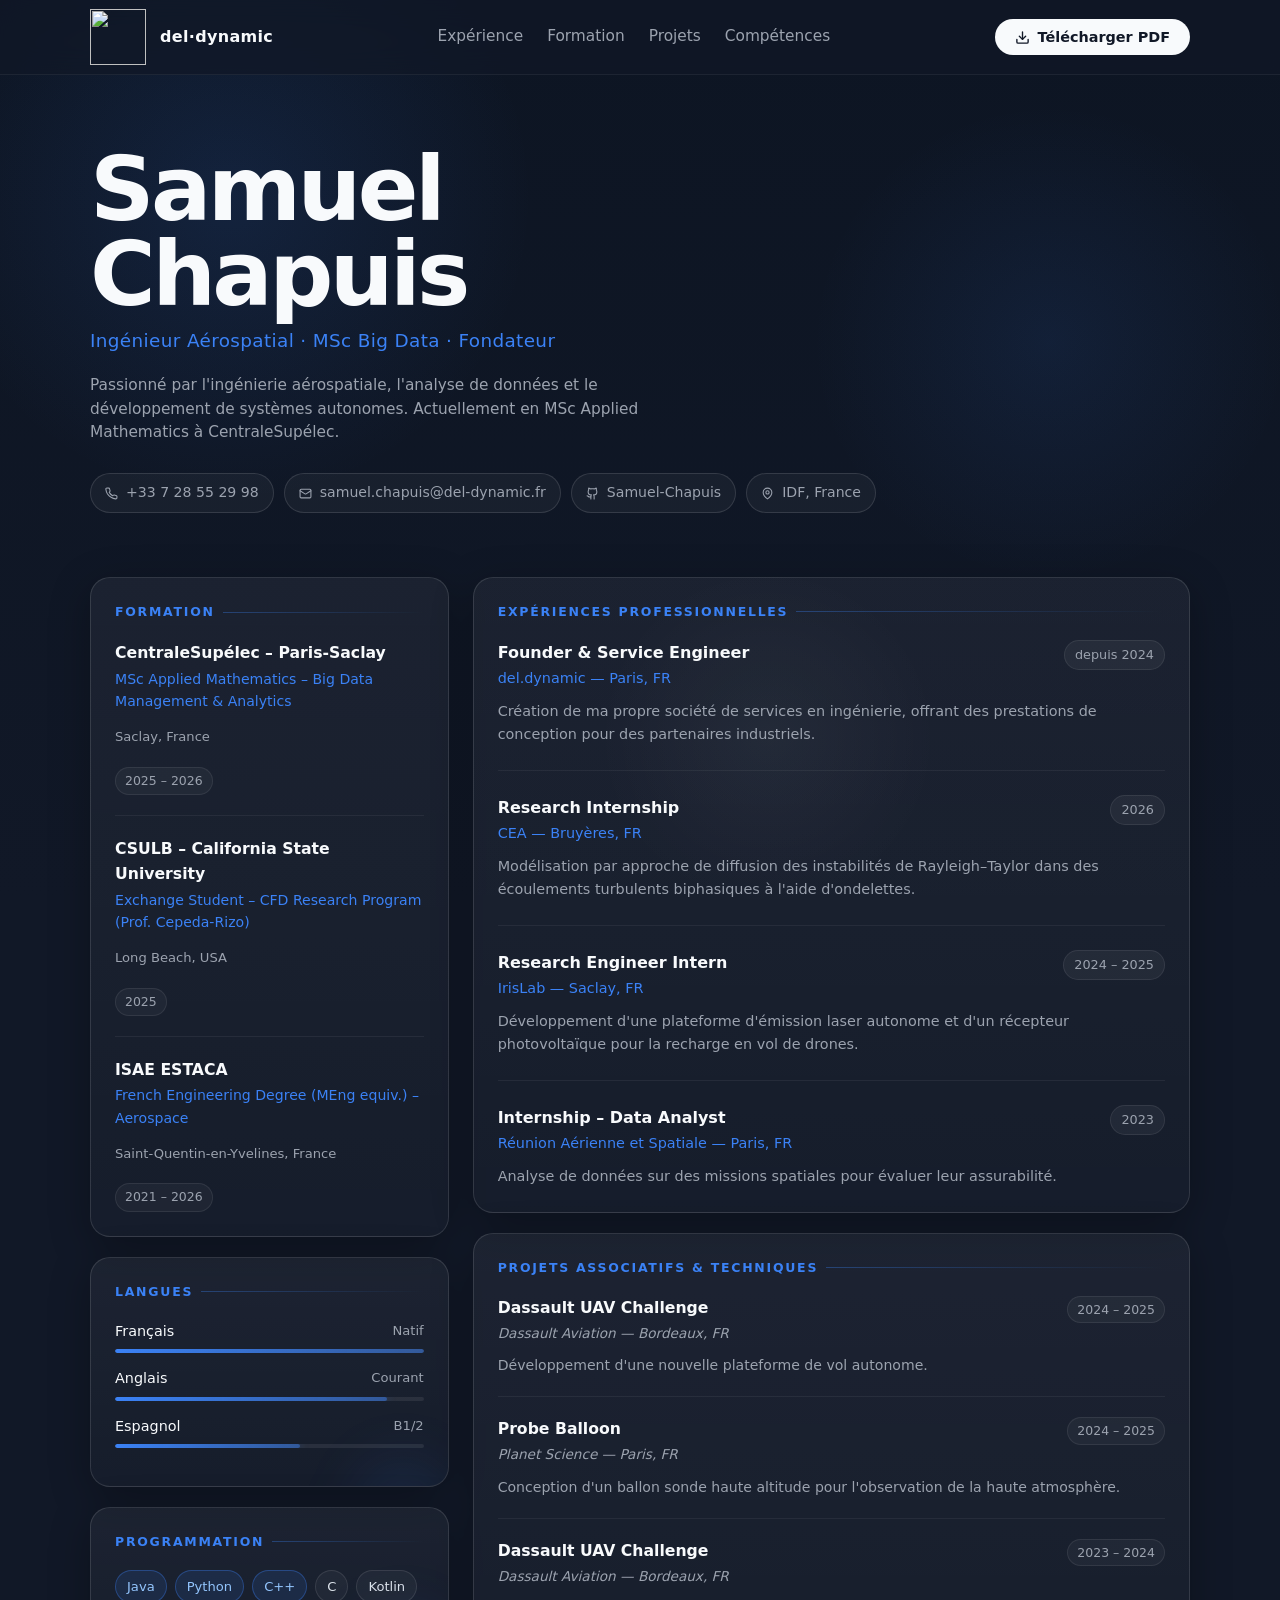
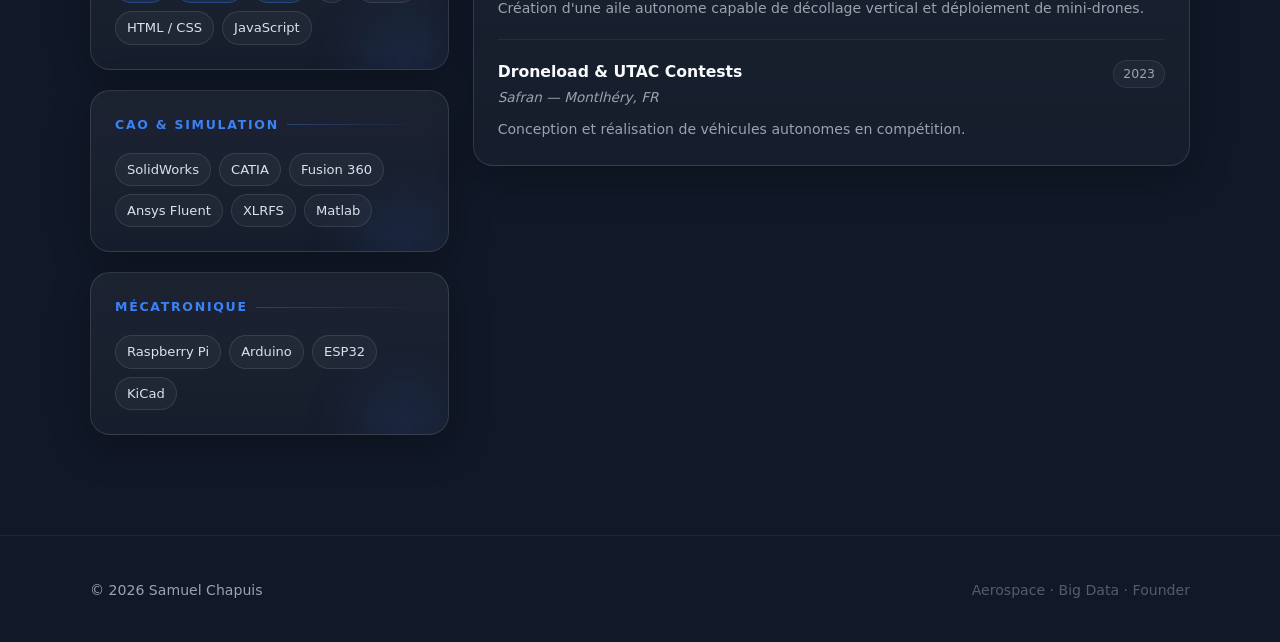
==== cv-samuel-chapuis.html @ da98fe1f "feat(CV): add the CV page to the site Co-authored-by: Copilot <copilot@github.com>" ====
<!DOCTYPE html>
<html lang="fr">
<head>
  <meta charset="UTF-8" />
  <meta name="viewport" content="width=device-width, initial-scale=1.0" />
  <title>Samuel Chapuis — CV</title>
  <link rel="stylesheet" href="assets/css/cv.css" />
  <script src="https://cdnjs.cloudflare.com/ajax/libs/html2pdf.js/0.10.1/html2pdf.bundle.min.js"></script>
</head>
<body>

<div class="site-bg"></div>
<div class="noise"></div>

<!-- ── NAV ── -->
<header>
  <nav class="nav">
    <a class="brand" href="index.html" aria-label="del dynamic home">
      <span class="brand-mark" aria-hidden="true">
        <img src="img/logo_transparent.png" alt="" loading="lazy" />
      </span>
      <span>del·dynamic</span>
    </a>
    <div class="nav-links">
      <a href="#experience">Expérience</a>
      <a href="#formation">Formation</a>
      <a href="#projets">Projets</a>
      <a href="#competences">Compétences</a>
    </div>
    <button class="btn-download" onclick="downloadPDF()">
      <svg width="15" height="15" viewBox="0 0 24 24" fill="none" stroke="currentColor" stroke-width="2.2" stroke-linecap="round" stroke-linejoin="round">
        <path d="M21 15v4a2 2 0 0 1-2 2H5a2 2 0 0 1-2-2v-4"/><polyline points="7 10 12 15 17 10"/><line x1="12" y1="15" x2="12" y2="3"/>
      </svg>
      Télécharger PDF
    </button>
  </nav>
</header>

<!-- ── HERO ── -->
<div id="cv-content">
<section class="hero reveal">
  <!-- <div class="eyebrow">
    <span class="eyebrow-dot"></span>
    Aerospace &amp; Big Data Engineer
  </div> -->
  <h1 class="hero-name">Samuel<br>Chapuis</h1>
  <p class="hero-title">Ingénieur Aérospatial · MSc Big Data · Fondateur</p>
  <p class="hero-desc">Passionné par l'ingénierie aérospatiale, l'analyse de données et le développement de systèmes autonomes. Actuellement en MSc Applied Mathematics à CentraleSupélec.</p>
  <div class="contact-pills">
    <a href="tel:+33728552998" class="pill">
      <svg width="13" height="13" viewBox="0 0 24 24" fill="none" stroke="currentColor" stroke-width="2" stroke-linecap="round" stroke-linejoin="round"><path d="M22 16.92v3a2 2 0 0 1-2.18 2 19.79 19.79 0 0 1-8.63-3.07A19.5 19.5 0 0 1 4.69 13 19.79 19.79 0 0 1 1.58 4.27 2 2 0 0 1 3.55 2h3a2 2 0 0 1 2 1.72c.127.96.361 1.903.7 2.81a2 2 0 0 1-.45 2.11L7.91 9.91a16 16 0 0 0 6.29 6.29l.87-.87a2 2 0 0 1 2.11-.45c.907.339 1.85.573 2.81.7A2 2 0 0 1 22 16.92z"/></svg>
      +33 7 28 55 29 98
    </a>
    <a href="mailto:samuel.chapuis@del-dynamic.fr" class="pill">
      <svg width="13" height="13" viewBox="0 0 24 24" fill="none" stroke="currentColor" stroke-width="2" stroke-linecap="round" stroke-linejoin="round"><rect width="20" height="16" x="2" y="4" rx="2"/><path d="m22 7-8.97 5.7a1.94 1.94 0 0 1-2.06 0L2 7"/></svg>
      samuel.chapuis@del-dynamic.fr
    </a>
    <a href="https://github.com/Samuel-Chapuis" target="_blank" class="pill">
      <svg width="13" height="13" viewBox="0 0 24 24" fill="none" stroke="currentColor" stroke-width="2" stroke-linecap="round" stroke-linejoin="round"><path d="M15 22v-4a4.8 4.8 0 0 0-1-3.5c3 0 6-2 6-5.5.08-1.25-.27-2.48-1-3.5.28-1.15.28-2.35 0-3.5 0 0-1 0-3 1.5-2.64-.5-5.36-.5-8 0C6 2 5 2 5 2c-.3 1.15-.3 2.35 0 3.5A5.403 5.403 0 0 0 4 9c0 3.5 3 5.5 6 5.5-.39.49-.68 1.05-.85 1.65-.17.6-.22 1.23-.15 1.85v4"/><path d="M9 18c-4.51 2-5-2-7-2"/></svg>
      Samuel-Chapuis
    </a>
    <span class="pill">
      <svg width="13" height="13" viewBox="0 0 24 24" fill="none" stroke="currentColor" stroke-width="2" stroke-linecap="round" stroke-linejoin="round"><path d="M20 10c0 6-8 12-8 12s-8-6-8-12a8 8 0 0 1 16 0Z"/><circle cx="12" cy="10" r="3"/></svg>
      IDF, France
    </span>
  </div>
</section>

<!-- ── MAIN GRID ── -->
<div class="cv-layout">

  <!-- ── LEFT COLUMN ── -->
  <div class="left-col">

    <!-- Formation -->
    <div class="card reveal" id="formation">
      <p class="card-title">Formation</p>

      <div class="edu-entry">
        <p class="edu-school">CentraleSupélec – Paris-Saclay</p>
        <p class="edu-degree">MSc Applied Mathematics – Big Data Management & Analytics</p>
        <p class="edu-loc">Saclay, France</p>
        <span class="edu-date">2025 – 2026</span>
      </div>

      <div class="edu-entry">
        <p class="edu-school">CSULB – California State University</p>
        <p class="edu-degree">Exchange Student – CFD Research Program (Prof. Cepeda-Rizo)</p>
        <p class="edu-loc">Long Beach, USA</p>
        <span class="edu-date">2025</span>
      </div>

      <div class="edu-entry">
        <p class="edu-school">ISAE ESTACA</p>
        <p class="edu-degree">French Engineering Degree (MEng equiv.) – Aerospace</p>
        <p class="edu-loc">Saint-Quentin-en-Yvelines, France</p>
        <span class="edu-date">2021 – 2026</span>
      </div>
    </div>

    <!-- Langues -->
    <div class="card reveal" id="competences">
      <p class="card-title">Langues</p>

      <div class="lang-item">
        <div class="lang-label"><span>Français</span><span class="lang-level">Natif</span></div>
        <div class="lang-bar"><div class="lang-fill" style="width:100%"></div></div>
      </div>
      <div class="lang-item">
        <div class="lang-label"><span>Anglais</span><span class="lang-level">Courant</span></div>
        <div class="lang-bar"><div class="lang-fill" style="width:88%"></div></div>
      </div>
      <div class="lang-item">
        <div class="lang-label"><span>Espagnol</span><span class="lang-level">B1/2</span></div>
        <div class="lang-bar"><div class="lang-fill" style="width:60%"></div></div>
      </div>
    </div>

    <!-- Compétences techniques -->
    <div class="card reveal">
      <p class="card-title">Programmation</p>
      <div class="tags">
        <span class="tag accent">Java</span>
        <span class="tag accent">Python</span>
        <span class="tag accent">C++</span>
        <span class="tag">C</span>
        <span class="tag">Kotlin</span>
        <span class="tag">HTML / CSS</span>
        <span class="tag">JavaScript</span>
      </div>
    </div>

    <div class="card reveal">
      <p class="card-title">CAO & Simulation</p>
      <div class="tags">
        <span class="tag">SolidWorks</span>
        <span class="tag">CATIA</span>
        <span class="tag">Fusion 360</span>
        <span class="tag">Ansys Fluent</span>
        <span class="tag">XLRFS</span>
        <span class="tag">Matlab</span>
      </div>
    </div>

    <div class="card reveal">
      <p class="card-title">Mécatronique</p>
      <div class="tags">
        <span class="tag">Raspberry Pi</span>
        <span class="tag">Arduino</span>
        <span class="tag">ESP32</span>
        <span class="tag">KiCad</span>
      </div>
    </div>

  </div>

  <!-- ── RIGHT COLUMN ── -->
  <div class="right-col">

    <!-- Expériences professionnelles -->
    <div class="card reveal" id="experience">
      <p class="card-title">Expériences professionnelles</p>

      <div class="exp-entry">
        <div class="exp-header">
          <div>
            <p class="exp-role">Founder &amp; Service Engineer</p>
            <p class="exp-company">del.dynamic — Paris, FR</p>
          </div>
          <span class="exp-date">depuis 2024</span>
        </div>
        <p class="exp-desc">Création de ma propre société de services en ingénierie, offrant des prestations de conception pour des partenaires industriels.</p>
      </div>

      <div class="exp-entry">
        <div class="exp-header">
          <div>
            <p class="exp-role">Research Internship</p>
            <p class="exp-company">CEA — Bruyères, FR</p>
          </div>
          <span class="exp-date">2026</span>
        </div>
        <p class="exp-desc">Modélisation par approche de diffusion des instabilités de Rayleigh–Taylor dans des écoulements turbulents biphasiques à l'aide d'ondelettes.</p>
      </div>

      <div class="exp-entry">
        <div class="exp-header">
          <div>
            <p class="exp-role">Research Engineer Intern</p>
            <p class="exp-company">IrisLab — Saclay, FR</p>
          </div>
          <span class="exp-date">2024 – 2025</span>
        </div>
        <p class="exp-desc">Développement d'une plateforme d'émission laser autonome et d'un récepteur photovoltaïque pour la recharge en vol de drones.</p>
      </div>

      <div class="exp-entry">
        <div class="exp-header">
          <div>
            <p class="exp-role">Internship – Data Analyst</p>
            <p class="exp-company">Réunion Aérienne et Spatiale — Paris, FR</p>
          </div>
          <span class="exp-date">2023</span>
        </div>
        <p class="exp-desc">Analyse de données sur des missions spatiales pour évaluer leur assurabilité.</p>
      </div>
    </div>

    <!-- Projets -->
    <div class="card reveal" id="projets">
      <p class="card-title">Projets associatifs &amp; techniques</p>

      <div class="proj-entry">
        <div class="proj-header">
          <div>
            <p class="proj-name">Dassault UAV Challenge</p>
            <p class="proj-org">Dassault Aviation — Bordeaux, FR</p>
          </div>
          <span class="proj-year">2024 – 2025</span>
        </div>
        <p class="proj-desc">Développement d'une nouvelle plateforme de vol autonome.</p>
      </div>

      <div class="proj-entry">
        <div class="proj-header">
          <div>
            <p class="proj-name">Probe Balloon</p>
            <p class="proj-org">Planet Science — Paris, FR</p>
          </div>
          <span class="proj-year">2024 – 2025</span>
        </div>
        <p class="proj-desc">Conception d'un ballon sonde haute altitude pour l'observation de la haute atmosphère.</p>
      </div>

      <div class="proj-entry">
        <div class="proj-header">
          <div>
            <p class="proj-name">Dassault UAV Challenge</p>
            <p class="proj-org">Dassault Aviation — Bordeaux, FR</p>
          </div>
          <span class="proj-year">2023 – 2024</span>
        </div>
        <p class="proj-desc">Création d'une aile autonome capable de décollage vertical et déploiement de mini-drones.</p>
      </div>

      <div class="proj-entry">
        <div class="proj-header">
          <div>
            <p class="proj-name">Droneload &amp; UTAC Contests</p>
            <p class="proj-org">Safran — Montlhéry, FR</p>
          </div>
          <span class="proj-year">2023</span>
        </div>
        <p class="proj-desc">Conception et réalisation de véhicules autonomes en compétition.</p>
      </div>
    </div>

  </div>
</div><!-- end cv-layout -->
</div><!-- end cv-content -->

<footer>
  <div class="footer-inner">
    <span>© 2026 Samuel Chapuis</span>
    <span style="color:rgba(248,250,252,0.3)">Aerospace · Big Data · Founder</span>
  </div>
</footer>

<script src="assets/js/cv.js" defer></script>

</body>
</html>
---- assets/css/cv.css ----
:root {
  --bg: #111827;
  --bg-soft: #172133;
  --panel: rgba(248, 250, 252, 0.04);
  --panel-border: rgba(248, 250, 252, 0.12);
  --text: #F8FAFC;
  --muted: #9CA3AF;
  --accent: #3B82F6;
  --accent-soft: rgba(59, 130, 246, 0.18);
  --max-width: 1100px;
  --radius: 20px;
  --shadow: 0 10px 40px rgba(0, 0, 0, 0.28);
  --left-line-height: 1.62;
  --right-line-height: 1.58;
}

* { box-sizing: border-box; }
html { scroll-behavior: smooth; }

body {
  margin: 0;
  font-family: Inter, system-ui, -apple-system, BlinkMacSystemFont, "Segoe UI", sans-serif;
  background: var(--bg);
  color: var(--text);
  line-height: 1.55;
  overflow-x: hidden;
}

a { color: inherit; text-decoration: none; }

/* ── Background layers ── */
.site-bg {
  position: fixed; inset: 0; pointer-events: none; z-index: -3;
  background:
    radial-gradient(circle at 18% 22%, rgba(59,130,246,0.12), transparent 24%),
    radial-gradient(circle at 82% 38%, rgba(59,130,246,0.09), transparent 20%),
    radial-gradient(circle at 60% 82%, rgba(248,250,252,0.045), transparent 16%),
    linear-gradient(180deg, #0d1523 0%, var(--bg) 100%);
}

.noise {
  position: fixed; inset: 0; z-index: -1; opacity: 0.045; pointer-events: none;
  background-image:
    linear-gradient(rgba(255,255,255,0.08) 1px, transparent 1px),
    linear-gradient(90deg, rgba(255,255,255,0.08) 1px, transparent 1px);
  background-size: 80px 80px;
  mask-image: radial-gradient(circle at center, black 45%, transparent 100%);
}

/* ── Nav ── */
header {
  position: sticky; top: 0; z-index: 50;
  backdrop-filter: blur(14px);
  background: rgba(17, 24, 39, 0.72);
  border-bottom: 1px solid rgba(248, 250, 252, 0.06);
}

.nav {
  display: flex; align-items: center; justify-content: space-between;
  min-height: 74px; gap: 24px;
  width: min(var(--max-width), calc(100% - 32px));
  margin: 0 auto;
}

.brand {
  display: flex; align-items: center; gap: 14px;
  font-weight: 700; letter-spacing: 0.02em;
}

.brand-mark {
  width: 56px; height: 56px; display: grid; place-items: center;
}

.brand-mark img {
  width: 56px; height: 56px; object-fit: contain;
}

.nav-links {
  display: flex; align-items: center; gap: 24px;
  color: var(--muted); font-size: 0.96rem;
}
.nav-links a:hover { color: var(--text); }

.btn-download {
  display: inline-flex; align-items: center; gap: 8px;
  padding: 10px 20px; border-radius: 999px;
  background: var(--text); color: var(--bg);
  border: none; font: 600 0.9rem Inter, system-ui, sans-serif;
  cursor: pointer; transition: 0.25s ease;
}
.btn-download:hover {
  background: #e0e9f4; transform: translateY(-1px);
  box-shadow: 0 4px 20px rgba(59,130,246,0.35);
}

/* ── Hero banner ── */
.hero {
  padding: 72px 0 56px;
  width: min(var(--max-width), calc(100% - 32px));
  margin: 0 auto;
}

.eyebrow {
  display: inline-flex; align-items: center; gap: 10px;
  padding: 8px 14px; border: 1px solid rgba(248,250,252,0.1);
  border-radius: 999px; background: rgba(248,250,252,0.03);
  color: var(--muted); font-size: 0.88rem; margin-bottom: 22px;
}
.eyebrow-dot {
  width: 7px; height: 7px; border-radius: 999px;
  background: var(--accent); box-shadow: 0 0 14px rgba(59,130,246,0.75);
}

.hero-name {
  font-weight: 800;
  font-size: clamp(3rem, 7vw, 5.8rem);
  line-height: 0.95; letter-spacing: -0.04em;
  margin: 0 0 10px;
}

.hero-title {
  font-size: clamp(1rem, 1.5vw, 1.15rem);
  color: var(--accent); font-weight: 500;
  margin: 0 0 18px; letter-spacing: 0.02em;
}

.hero-desc {
  color: var(--muted); max-width: 58ch;
  font-size: clamp(0.95rem, 1.2vw, 1.05rem);
  margin: 0 0 28px;
}

.contact-pills {
  display: flex; flex-wrap: wrap; gap: 10px; margin-bottom: 8px;
}

.pill {
  display: inline-flex; align-items: center; gap: 8px;
  padding: 8px 14px; border-radius: 999px;
  border: 1px solid var(--panel-border);
  background: rgba(248,250,252,0.04);
  color: var(--muted); font-size: 0.88rem;
  transition: 0.2s;
}
.pill:hover { border-color: rgba(248,250,252,0.24); color: var(--text); }
.pill svg { flex-shrink: 0; }

/* ── Main layout ── */
.cv-layout {
  display: grid;
  grid-template-columns: 1fr 2fr;
  gap: 24px;
  width: min(var(--max-width), calc(100% - 32px));
  margin: 0 auto;
  padding-bottom: 80px;
}

.left-col,
.right-col {
  display: flex;
  flex-direction: column;
}

.left-col {
  line-height: var(--left-line-height);
}

.right-col {
  line-height: var(--right-line-height);
}

/* ── Cards ── */
.card {
  position: relative; padding: 24px;
  border-radius: var(--radius); border: 1px solid var(--panel-border);
  background: linear-gradient(180deg, rgba(248,250,252,0.05), rgba(248,250,252,0.025));
  box-shadow: var(--shadow); overflow: hidden; margin-bottom: 20px;
}
.card::before {
  content: "";
  position: absolute; inset: auto -10% -45% auto;
  width: 160px; height: 160px;
  background: radial-gradient(circle, rgba(59,130,246,0.12), transparent 68%);
  pointer-events: none; filter: blur(20px);
}

.card-title {
  font-weight: 700;
  font-size: 0.78rem; letter-spacing: 0.14em; text-transform: uppercase;
  color: var(--accent); margin: 0 0 18px;
  display: flex; align-items: center; gap: 8px;
}
.card-title::after {
  content: ""; flex: 1; height: 1px;
  background: linear-gradient(90deg, rgba(59,130,246,0.35), transparent);
}

/* ── Skills tags ── */
.tags { display: flex; flex-wrap: wrap; gap: 8px; margin-top: 4px; }
.tag {
  padding: 5px 11px; border-radius: 999px; font-size: 0.82rem;
  border: 1px solid rgba(248,250,252,0.1);
  background: rgba(248,250,252,0.04); color: #dbe2ea;
}
.tag.accent {
  border-color: rgba(59,130,246,0.35);
  background: rgba(59,130,246,0.12); color: #93c5fd;
}

/* ── Language bars ── */
.lang-item { margin-bottom: 14px; }
.lang-label {
  display: flex; justify-content: space-between;
  font-size: 0.9rem; margin-bottom: 6px;
}
.lang-level { color: var(--muted); font-size: 0.82rem; }
.lang-bar {
  height: 4px; border-radius: 999px;
  background: rgba(248,250,252,0.08); overflow: hidden;
}
.lang-fill {
  height: 100%; border-radius: 999px;
  background: linear-gradient(90deg, var(--accent), rgba(59,130,246,0.5));
  box-shadow: 0 0 10px rgba(59,130,246,0.4);
}

/* ── Experience entries ── */
.exp-entry { margin-bottom: 24px; padding-bottom: 24px; border-bottom: 1px solid rgba(248,250,252,0.06); }
.exp-entry:last-child { margin-bottom: 0; padding-bottom: 0; border-bottom: none; }

.exp-header { display: flex; justify-content: space-between; align-items: flex-start; gap: 12px; margin-bottom: 4px; }
.exp-role { font-weight: 600; font-size: 1rem; margin: 0; }
.exp-company { color: var(--accent); font-size: 0.9rem; font-weight: 500; margin: 2px 0 6px; }
.exp-date {
  font-size: 0.8rem; color: var(--muted);
  padding: 4px 10px; border-radius: 999px;
  background: rgba(248,250,252,0.05);
  border: 1px solid rgba(248,250,252,0.08);
  white-space: nowrap; flex-shrink: 0;
}
.exp-desc { color: var(--muted); font-size: 0.9rem; margin: 0; line-height: 1.6; }

/* ── Project entries ── */
.proj-entry { margin-bottom: 20px; padding-bottom: 20px; border-bottom: 1px solid rgba(248,250,252,0.06); }
.proj-entry:last-child { margin-bottom: 0; padding-bottom: 0; border-bottom: none; }

.proj-header { display: flex; justify-content: space-between; align-items: flex-start; gap: 12px; margin-bottom: 4px; }
.proj-name { font-weight: 600; font-size: 0.98rem; margin: 0; }
.proj-org { color: var(--muted); font-size: 0.85rem; margin: 2px 0 6px; font-style: italic; }
.proj-year {
  font-size: 0.78rem; color: var(--muted);
  padding: 3px 9px; border-radius: 999px;
  background: rgba(248,250,252,0.04);
  border: 1px solid rgba(248,250,252,0.08);
  white-space: nowrap; flex-shrink: 0;
}
.proj-desc { color: var(--muted); font-size: 0.88rem; margin: 0; }

/* ── Education ── */
.edu-entry { margin-bottom: 20px; padding-bottom: 20px; border-bottom: 1px solid rgba(248,250,252,0.06); }
.edu-entry:last-child { margin-bottom: 0; padding-bottom: 0; border-bottom: none; }
.edu-school { font-weight: 600; font-size: 0.98rem; margin: 0 0 2px; }
.edu-degree { color: var(--accent); font-size: 0.88rem; margin: 0 0 4px; }
.edu-loc { color: var(--muted); font-size: 0.82rem; }
.edu-date {
  font-size: 0.78rem; color: var(--muted);
  padding: 3px 9px; border-radius: 999px;
  background: rgba(248,250,252,0.04);
  border: 1px solid rgba(248,250,252,0.08);
  display: inline-block; margin-top: 6px;
}

/* ── Reveal animation ── */
.reveal {
  opacity: 0; transform: translateY(18px);
  transition: opacity 0.65s ease, transform 0.65s ease;
}
.reveal.is-visible { opacity: 1; transform: translateY(0); }

/* ── Footer ── */
footer {
  padding: 24px 0 40px; color: var(--muted); font-size: 0.88rem;
  border-top: 1px solid rgba(248,250,252,0.06);
}
.footer-inner {
  width: min(var(--max-width), calc(100% - 32px));
  margin: 0 auto; display: flex; justify-content: space-between;
  align-items: center; gap: 16px; padding-top: 20px;
}

/* ── Responsive ── */
@media (max-width: 860px) {
  .cv-layout { grid-template-columns: 1fr; }
  .nav-links { display: none; }
}

@media (max-width: 640px) {
  .hero { padding: 48px 0 36px; }
  .hero-name { font-size: 3rem; }
}
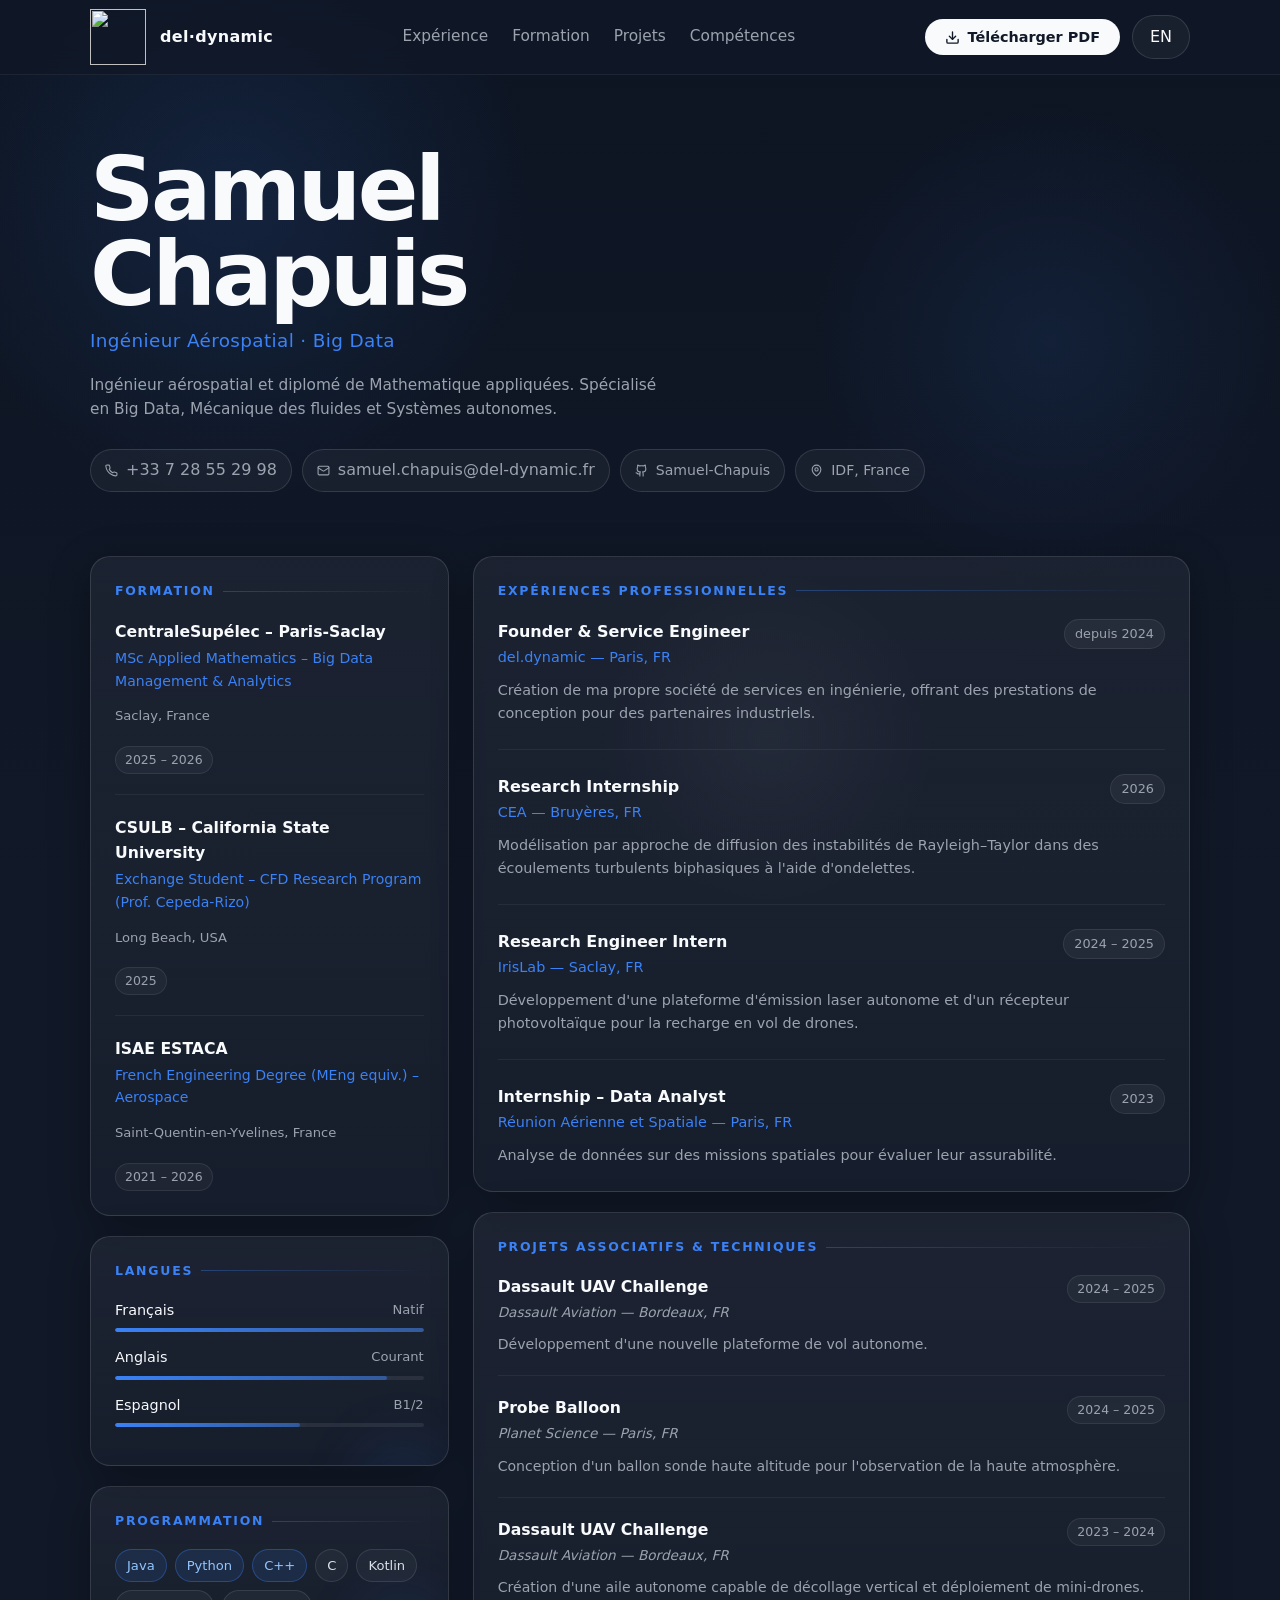
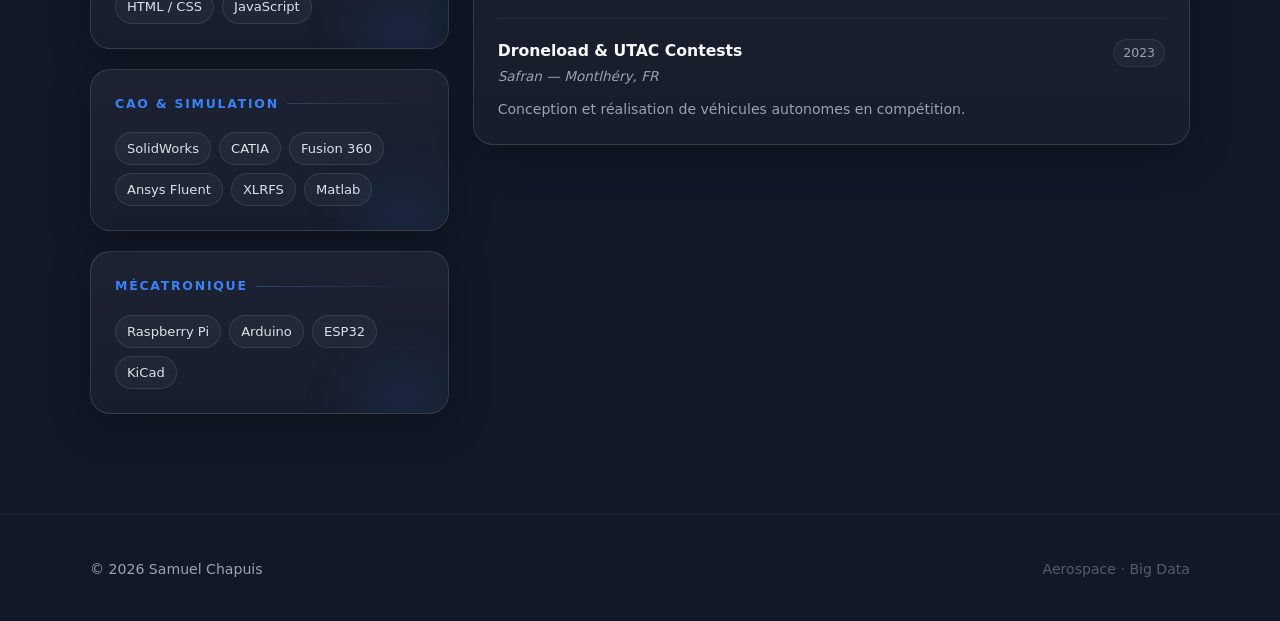
==== commit aedf9851: "feat(CV): traduction Co-authored-by: Copilot <copilot@github.com>" ====
--- a/cv-samuel-chapuis.html
+++ b/cv-samuel-chapuis.html
@@ -22,17 +22,20 @@
       <span>del·dynamic</span>
     </a>
     <div class="nav-links">
-      <a href="#experience">Expérience</a>
-      <a href="#formation">Formation</a>
-      <a href="#projets">Projets</a>
-      <a href="#competences">Compétences</a>
-    </div>
-    <button class="btn-download" onclick="downloadPDF()">
-      <svg width="15" height="15" viewBox="0 0 24 24" fill="none" stroke="currentColor" stroke-width="2.2" stroke-linecap="round" stroke-linejoin="round">
-        <path d="M21 15v4a2 2 0 0 1-2 2H5a2 2 0 0 1-2-2v-4"/><polyline points="7 10 12 15 17 10"/><line x1="12" y1="15" x2="12" y2="3"/>
-      </svg>
-      Télécharger PDF
-    </button>
+      <a href="#experience" data-i18n="nav.experience">Expérience</a>
+      <a href="#formation" data-i18n="nav.formation">Formation</a>
+      <a href="#projets" data-i18n="nav.projects">Projets</a>
+      <a href="#competences" data-i18n="nav.skills">Compétences</a>
+    </div>
+    <div style="display: flex; align-items: center; gap: 12px;">
+      <button class="btn-download" onclick="downloadPDF()">
+        <svg width="15" height="15" viewBox="0 0 24 24" fill="none" stroke="currentColor" stroke-width="2.2" stroke-linecap="round" stroke-linejoin="round">
+          <path d="M21 15v4a2 2 0 0 1-2 2H5a2 2 0 0 1-2-2v-4"/><polyline points="7 10 12 15 17 10"/><line x1="12" y1="15" x2="12" y2="3"/>
+        </svg>
+        <span data-i18n="downloadPdf">Télécharger PDF</span>
+      </button>
+      <button class="lang-toggle" id="langToggleCv" type="button" aria-label="Changer de langue">FR</button>
+    </div>
   </nav>
 </header>
 
@@ -44,24 +47,24 @@
     Aerospace &amp; Big Data Engineer
   </div> -->
   <h1 class="hero-name">Samuel<br>Chapuis</h1>
-  <p class="hero-title">Ingénieur Aérospatial · MSc Big Data · Fondateur</p>
-  <p class="hero-desc">Passionné par l'ingénierie aérospatiale, l'analyse de données et le développement de systèmes autonomes. Actuellement en MSc Applied Mathematics à CentraleSupélec.</p>
+  <p class="hero-title" data-i18n="hero.title">Ingénieur Aérospatial · Big Data</p>
+  <p class="hero-desc" data-i18n="hero.desc">Ingénieur aérospatial et diplomé de Mathematique appliquées. Spécialisé en Big Data, Mécanique des fluides et Systèmes autonomes.</p>
   <div class="contact-pills">
-    <a href="tel:+33728552998" class="pill">
+    <button type="button" class="pill copy-btn" data-copy="+33728552998" title="Cliquer pour copier">
       <svg width="13" height="13" viewBox="0 0 24 24" fill="none" stroke="currentColor" stroke-width="2" stroke-linecap="round" stroke-linejoin="round"><path d="M22 16.92v3a2 2 0 0 1-2.18 2 19.79 19.79 0 0 1-8.63-3.07A19.5 19.5 0 0 1 4.69 13 19.79 19.79 0 0 1 1.58 4.27 2 2 0 0 1 3.55 2h3a2 2 0 0 1 2 1.72c.127.96.361 1.903.7 2.81a2 2 0 0 1-.45 2.11L7.91 9.91a16 16 0 0 0 6.29 6.29l.87-.87a2 2 0 0 1 2.11-.45c.907.339 1.85.573 2.81.7A2 2 0 0 1 22 16.92z"/></svg>
       +33 7 28 55 29 98
-    </a>
-    <a href="mailto:samuel.chapuis@del-dynamic.fr" class="pill">
+    </button>
+    <button type="button" class="pill copy-btn" data-copy="samuel.chapuis@del-dynamic.fr" title="Cliquer pour copier">
       <svg width="13" height="13" viewBox="0 0 24 24" fill="none" stroke="currentColor" stroke-width="2" stroke-linecap="round" stroke-linejoin="round"><rect width="20" height="16" x="2" y="4" rx="2"/><path d="m22 7-8.97 5.7a1.94 1.94 0 0 1-2.06 0L2 7"/></svg>
       samuel.chapuis@del-dynamic.fr
-    </a>
+    </button>
     <a href="https://github.com/Samuel-Chapuis" target="_blank" class="pill">
       <svg width="13" height="13" viewBox="0 0 24 24" fill="none" stroke="currentColor" stroke-width="2" stroke-linecap="round" stroke-linejoin="round"><path d="M15 22v-4a4.8 4.8 0 0 0-1-3.5c3 0 6-2 6-5.5.08-1.25-.27-2.48-1-3.5.28-1.15.28-2.35 0-3.5 0 0-1 0-3 1.5-2.64-.5-5.36-.5-8 0C6 2 5 2 5 2c-.3 1.15-.3 2.35 0 3.5A5.403 5.403 0 0 0 4 9c0 3.5 3 5.5 6 5.5-.39.49-.68 1.05-.85 1.65-.17.6-.22 1.23-.15 1.85v4"/><path d="M9 18c-4.51 2-5-2-7-2"/></svg>
       Samuel-Chapuis
     </a>
     <span class="pill">
       <svg width="13" height="13" viewBox="0 0 24 24" fill="none" stroke="currentColor" stroke-width="2" stroke-linecap="round" stroke-linejoin="round"><path d="M20 10c0 6-8 12-8 12s-8-6-8-12a8 8 0 0 1 16 0Z"/><circle cx="12" cy="10" r="3"/></svg>
-      IDF, France
+      <span data-i18n="hero.location">IDF, France</span>
     </span>
   </div>
 </section>
@@ -74,7 +77,7 @@
 
     <!-- Formation -->
     <div class="card reveal" id="formation">
-      <p class="card-title">Formation</p>
+      <p class="card-title" data-i18n="formation">Formation</p>
 
       <div class="edu-entry">
         <p class="edu-school">CentraleSupélec – Paris-Saclay</p>
@@ -100,25 +103,25 @@
 
     <!-- Langues -->
     <div class="card reveal" id="competences">
-      <p class="card-title">Langues</p>
+      <p class="card-title" data-i18n="langues">Langues</p>
 
       <div class="lang-item">
-        <div class="lang-label"><span>Français</span><span class="lang-level">Natif</span></div>
+        <div class="lang-label"><span data-i18n="lang.french">Français</span><span class="lang-level" data-i18n="native">Natif</span></div>
         <div class="lang-bar"><div class="lang-fill" style="width:100%"></div></div>
       </div>
       <div class="lang-item">
-        <div class="lang-label"><span>Anglais</span><span class="lang-level">Courant</span></div>
+        <div class="lang-label"><span data-i18n="lang.english">Anglais</span><span class="lang-level" data-i18n="fluent">Courant</span></div>
         <div class="lang-bar"><div class="lang-fill" style="width:88%"></div></div>
       </div>
       <div class="lang-item">
-        <div class="lang-label"><span>Espagnol</span><span class="lang-level">B1/2</span></div>
+        <div class="lang-label"><span data-i18n="lang.spanish">Espagnol</span><span class="lang-level" data-i18n="lang.spanish.level">B1/2</span></div>
         <div class="lang-bar"><div class="lang-fill" style="width:60%"></div></div>
       </div>
     </div>
 
     <!-- Compétences techniques -->
     <div class="card reveal">
-      <p class="card-title">Programmation</p>
+      <p class="card-title" data-i18n="programmation">Programmation</p>
       <div class="tags">
         <span class="tag accent">Java</span>
         <span class="tag accent">Python</span>
@@ -131,7 +134,7 @@
     </div>
 
     <div class="card reveal">
-      <p class="card-title">CAO & Simulation</p>
+      <p class="card-title" data-i18n="caoSimulation">CAO & Simulation</p>
       <div class="tags">
         <span class="tag">SolidWorks</span>
         <span class="tag">CATIA</span>
@@ -143,7 +146,7 @@
     </div>
 
     <div class="card reveal">
-      <p class="card-title">Mécatronique</p>
+      <p class="card-title" data-i18n="mecatronique">Mécatronique</p>
       <div class="tags">
         <span class="tag">Raspberry Pi</span>
         <span class="tag">Arduino</span>
@@ -159,56 +162,56 @@
 
     <!-- Expériences professionnelles -->
     <div class="card reveal" id="experience">
-      <p class="card-title">Expériences professionnelles</p>
-
-      <div class="exp-entry">
-        <div class="exp-header">
-          <div>
-            <p class="exp-role">Founder &amp; Service Engineer</p>
-            <p class="exp-company">del.dynamic — Paris, FR</p>
-          </div>
-          <span class="exp-date">depuis 2024</span>
-        </div>
-        <p class="exp-desc">Création de ma propre société de services en ingénierie, offrant des prestations de conception pour des partenaires industriels.</p>
-      </div>
-
-      <div class="exp-entry">
-        <div class="exp-header">
-          <div>
-            <p class="exp-role">Research Internship</p>
-            <p class="exp-company">CEA — Bruyères, FR</p>
+      <p class="card-title" data-i18n="experience">Expériences professionnelles</p>
+
+      <div class="exp-entry">
+        <div class="exp-header">
+          <div>
+            <p class="exp-role" data-i18n="exp.founder.role">Founder &amp; Service Engineer</p>
+            <p class="exp-company" data-i18n="exp.founder.company">del.dynamic — Paris, FR</p>
+          </div>
+          <span class="exp-date" data-i18n="exp.founder.date">depuis 2024</span>
+        </div>
+        <p class="exp-desc" data-i18n="exp.founder.desc">Création de ma propre société de services en ingénierie, offrant des prestations de conception pour des partenaires industriels.</p>
+      </div>
+
+      <div class="exp-entry">
+        <div class="exp-header">
+          <div>
+            <p class="exp-role" data-i18n="exp.cea.role">Research Internship</p>
+            <p class="exp-company" data-i18n="exp.cea.company">CEA — Bruyères, FR</p>
           </div>
           <span class="exp-date">2026</span>
         </div>
-        <p class="exp-desc">Modélisation par approche de diffusion des instabilités de Rayleigh–Taylor dans des écoulements turbulents biphasiques à l'aide d'ondelettes.</p>
-      </div>
-
-      <div class="exp-entry">
-        <div class="exp-header">
-          <div>
-            <p class="exp-role">Research Engineer Intern</p>
-            <p class="exp-company">IrisLab — Saclay, FR</p>
+        <p class="exp-desc" data-i18n="exp.cea.desc">Modélisation par approche de diffusion des instabilités de Rayleigh–Taylor dans des écoulements turbulents biphasiques à l'aide d'ondelettes.</p>
+      </div>
+
+      <div class="exp-entry">
+        <div class="exp-header">
+          <div>
+            <p class="exp-role" data-i18n="exp.irislab.role">Research Engineer Intern</p>
+            <p class="exp-company" data-i18n="exp.irislab.company">IrisLab — Saclay, FR</p>
           </div>
           <span class="exp-date">2024 – 2025</span>
         </div>
-        <p class="exp-desc">Développement d'une plateforme d'émission laser autonome et d'un récepteur photovoltaïque pour la recharge en vol de drones.</p>
-      </div>
-
-      <div class="exp-entry">
-        <div class="exp-header">
-          <div>
-            <p class="exp-role">Internship – Data Analyst</p>
-            <p class="exp-company">Réunion Aérienne et Spatiale — Paris, FR</p>
+        <p class="exp-desc" data-i18n="exp.irislab.desc">Développement d'une plateforme d'émission laser autonome et d'un récepteur photovoltaïque pour la recharge en vol de drones.</p>
+      </div>
+
+      <div class="exp-entry">
+        <div class="exp-header">
+          <div>
+            <p class="exp-role" data-i18n="exp.ras.role">Internship – Data Analyst</p>
+            <p class="exp-company" data-i18n="exp.ras.company">Réunion Aérienne et Spatiale — Paris, FR</p>
           </div>
           <span class="exp-date">2023</span>
         </div>
-        <p class="exp-desc">Analyse de données sur des missions spatiales pour évaluer leur assurabilité.</p>
+        <p class="exp-desc" data-i18n="exp.ras.desc">Analyse de données sur des missions spatiales pour évaluer leur assurabilité.</p>
       </div>
     </div>
 
     <!-- Projets -->
     <div class="card reveal" id="projets">
-      <p class="card-title">Projets associatifs &amp; techniques</p>
+      <p class="card-title" data-i18n="projets">Projets associatifs &amp; techniques</p>
 
       <div class="proj-entry">
         <div class="proj-header">
@@ -218,7 +221,7 @@
           </div>
           <span class="proj-year">2024 – 2025</span>
         </div>
-        <p class="proj-desc">Développement d'une nouvelle plateforme de vol autonome.</p>
+        <p class="proj-desc" data-i18n="proj.uav_2024.desc">Développement d'une nouvelle plateforme de vol autonome.</p>
       </div>
 
       <div class="proj-entry">
@@ -229,7 +232,7 @@
           </div>
           <span class="proj-year">2024 – 2025</span>
         </div>
-        <p class="proj-desc">Conception d'un ballon sonde haute altitude pour l'observation de la haute atmosphère.</p>
+        <p class="proj-desc" data-i18n="proj.balloon.desc">Conception d'un ballon sonde haute altitude pour l'observation de la haute atmosphère.</p>
       </div>
 
       <div class="proj-entry">
@@ -240,7 +243,7 @@
           </div>
           <span class="proj-year">2023 – 2024</span>
         </div>
-        <p class="proj-desc">Création d'une aile autonome capable de décollage vertical et déploiement de mini-drones.</p>
+        <p class="proj-desc" data-i18n="proj.uav_2023.desc">Création d'une aile autonome capable de décollage vertical et déploiement de mini-drones.</p>
       </div>
 
       <div class="proj-entry">
@@ -251,7 +254,7 @@
           </div>
           <span class="proj-year">2023</span>
         </div>
-        <p class="proj-desc">Conception et réalisation de véhicules autonomes en compétition.</p>
+        <p class="proj-desc" data-i18n="proj.droneload.desc">Conception et réalisation de véhicules autonomes en compétition.</p>
       </div>
     </div>
 
@@ -262,10 +265,11 @@
 <footer>
   <div class="footer-inner">
     <span>© 2026 Samuel Chapuis</span>
-    <span style="color:rgba(248,250,252,0.3)">Aerospace · Big Data · Founder</span>
+    <span style="color:rgba(248,250,252,0.3)" data-i18n="footer.tagline">Aerospace · Big Data</span>
   </div>
 </footer>
 
+<script src="assets/js/cv-i18n.js" defer></script>
 <script src="assets/js/cv.js" defer></script>
 
 </body>
--- a/assets/css/cv.css
+++ b/assets/css/cv.css
@@ -93,6 +93,26 @@
   box-shadow: 0 4px 20px rgba(59,130,246,0.35);
 }
 
+.lang-toggle {
+  display: inline-flex;
+  align-items: center;
+  justify-content: center;
+  min-width: 58px;
+  min-height: 44px;
+  padding: 0 14px;
+  border-radius: 999px;
+  border: 1px solid var(--panel-border);
+  background: rgba(248,250,252,0.04);
+  color: var(--text);
+  font: inherit;
+  cursor: pointer;
+  transition: 0.25s ease;
+}
+.lang-toggle:hover {
+  border-color: rgba(248,250,252,0.24);
+  background: rgba(248,250,252,0.08);
+}
+
 /* ── Hero banner ── */
 .hero {
   padding: 72px 0 56px;
@@ -144,6 +164,15 @@
 }
 .pill:hover { border-color: rgba(248,250,252,0.24); color: var(--text); }
 .pill svg { flex-shrink: 0; }
+
+.copy-btn {
+  font: inherit; cursor: pointer;
+}
+.copy-btn.copied {
+  background: rgba(34, 197, 94, 0.2);
+  border-color: rgba(34, 197, 94, 0.5);
+  color: #86efac;
+}
 
 /* ── Main layout ── */
 .cv-layout {
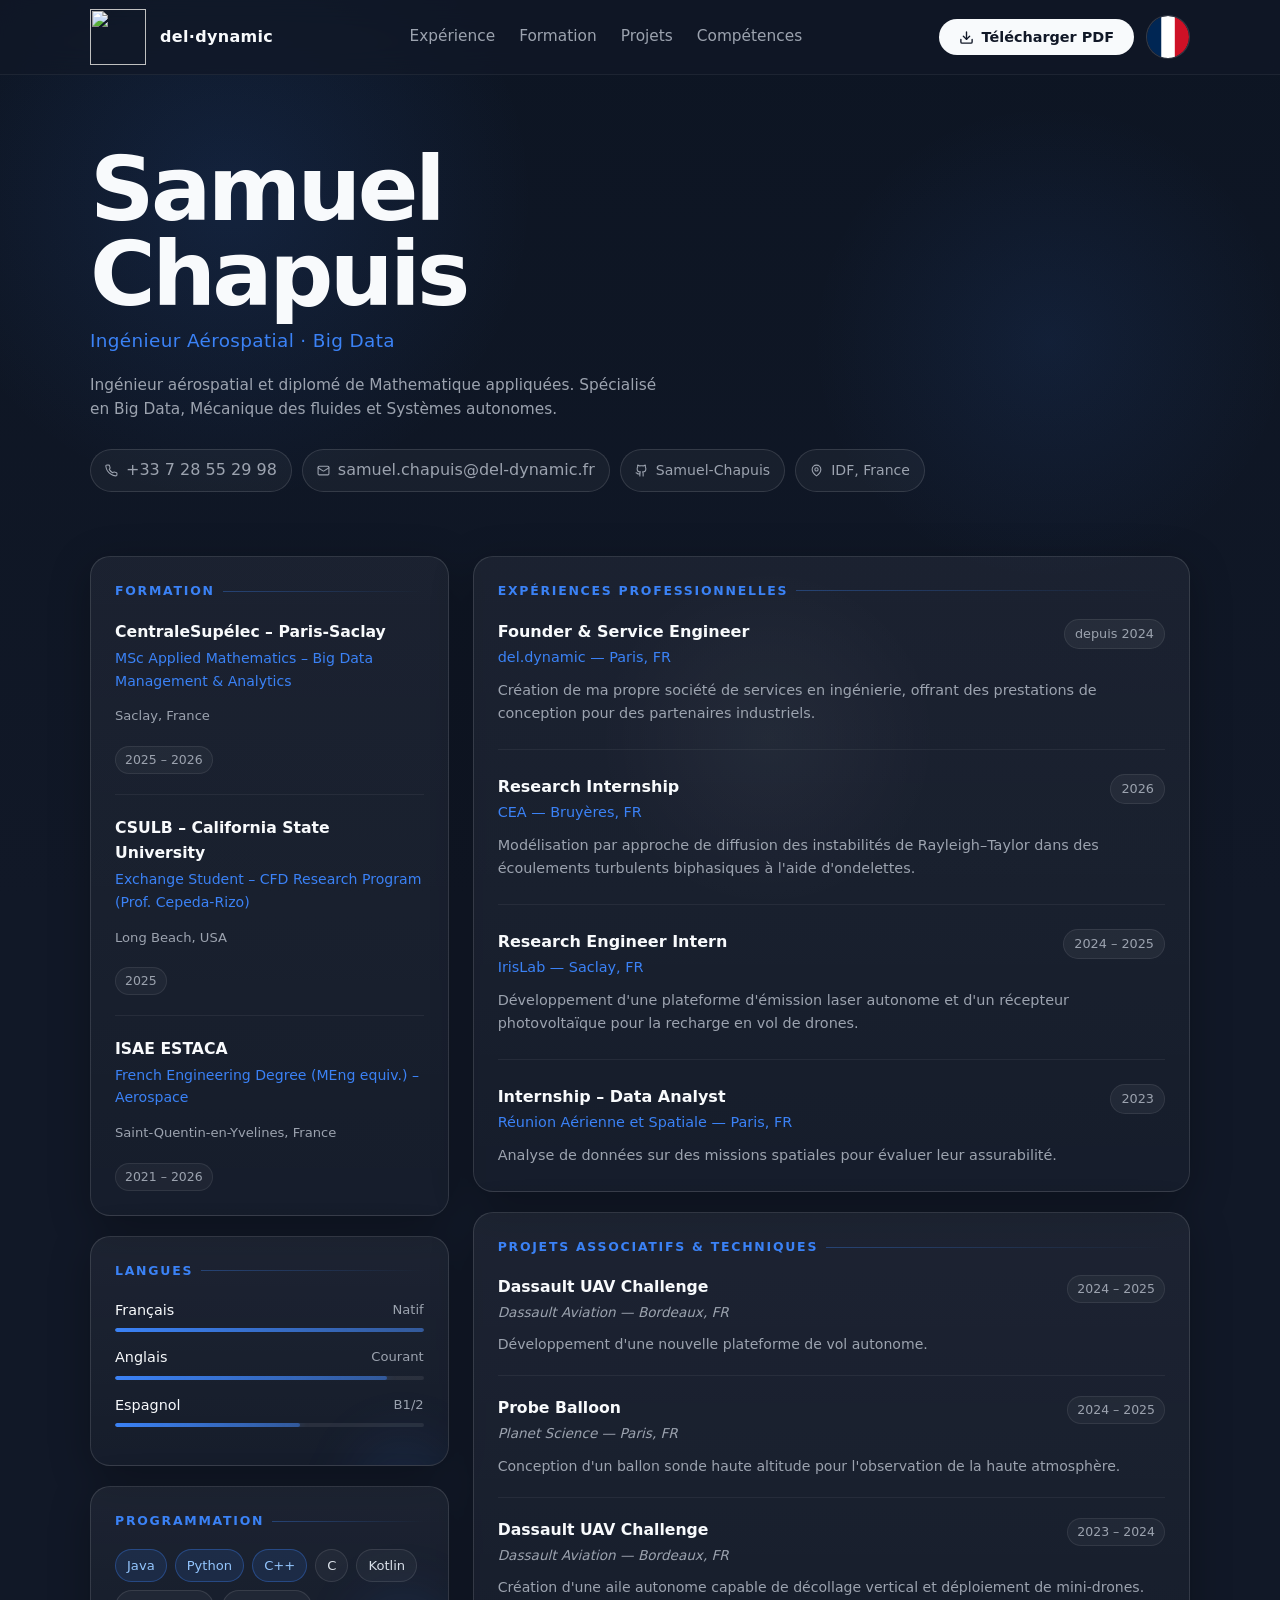
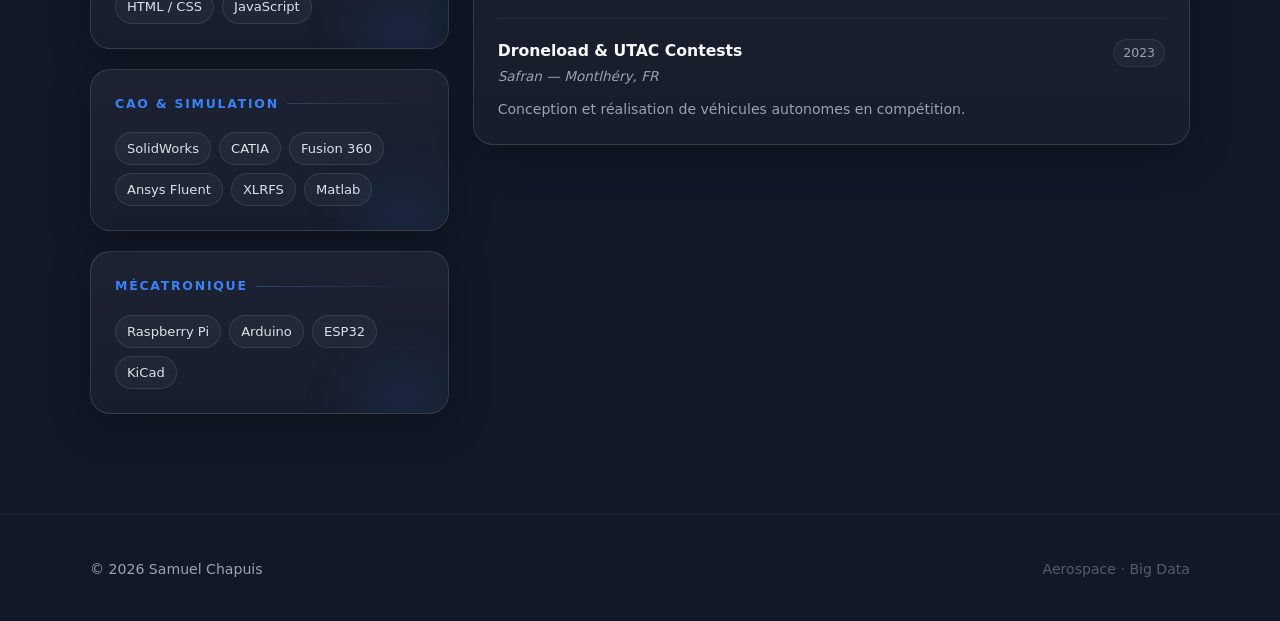
==== commit 08da01a0: "fix(CV): Doctype - logo" ====
--- a/cv-samuel-chapuis.html
+++ b/cv-samuel-chapuis.html
@@ -5,6 +5,7 @@
   <meta name="viewport" content="width=device-width, initial-scale=1.0" />
   <title>Samuel Chapuis — CV</title>
   <link rel="stylesheet" href="assets/css/cv.css" />
+  <link rel="icon" type="image/png" href="img/logo_simple.png" />
   <script src="https://cdnjs.cloudflare.com/ajax/libs/html2pdf.js/0.10.1/html2pdf.bundle.min.js"></script>
 </head>
 <body>
--- a/assets/css/cv.css
+++ b/assets/css/cv.css
@@ -113,6 +113,38 @@
   background: rgba(248,250,252,0.08);
 }
 
+.flag-icon {
+  display: block;
+  width: 20px;
+  height: 14px;
+}
+
+/* Make flag fill the language toggle bubble on the CV page */
+.lang-toggle {
+  --lang-toggle-size: 44px; /* default square size when showing flag */
+}
+
+.lang-toggle.has-flag {
+  /* use a fixed square size for flag-only appearance */
+  width: var(--lang-toggle-size);
+  height: var(--lang-toggle-size);
+  min-width: var(--lang-toggle-size);
+  min-height: var(--lang-toggle-size);
+  padding: 0;
+  overflow: hidden;
+  display: inline-flex;
+  align-items: center;
+  justify-content: center;
+  box-sizing: border-box;
+}
+.lang-toggle.has-flag .flag-icon {
+  width: 100%;
+  height: 100%;
+  object-fit: cover;
+  display: block;
+  border-radius: 999px;
+}
+
 /* ── Hero banner ── */
 .hero {
   padding: 72px 0 56px;
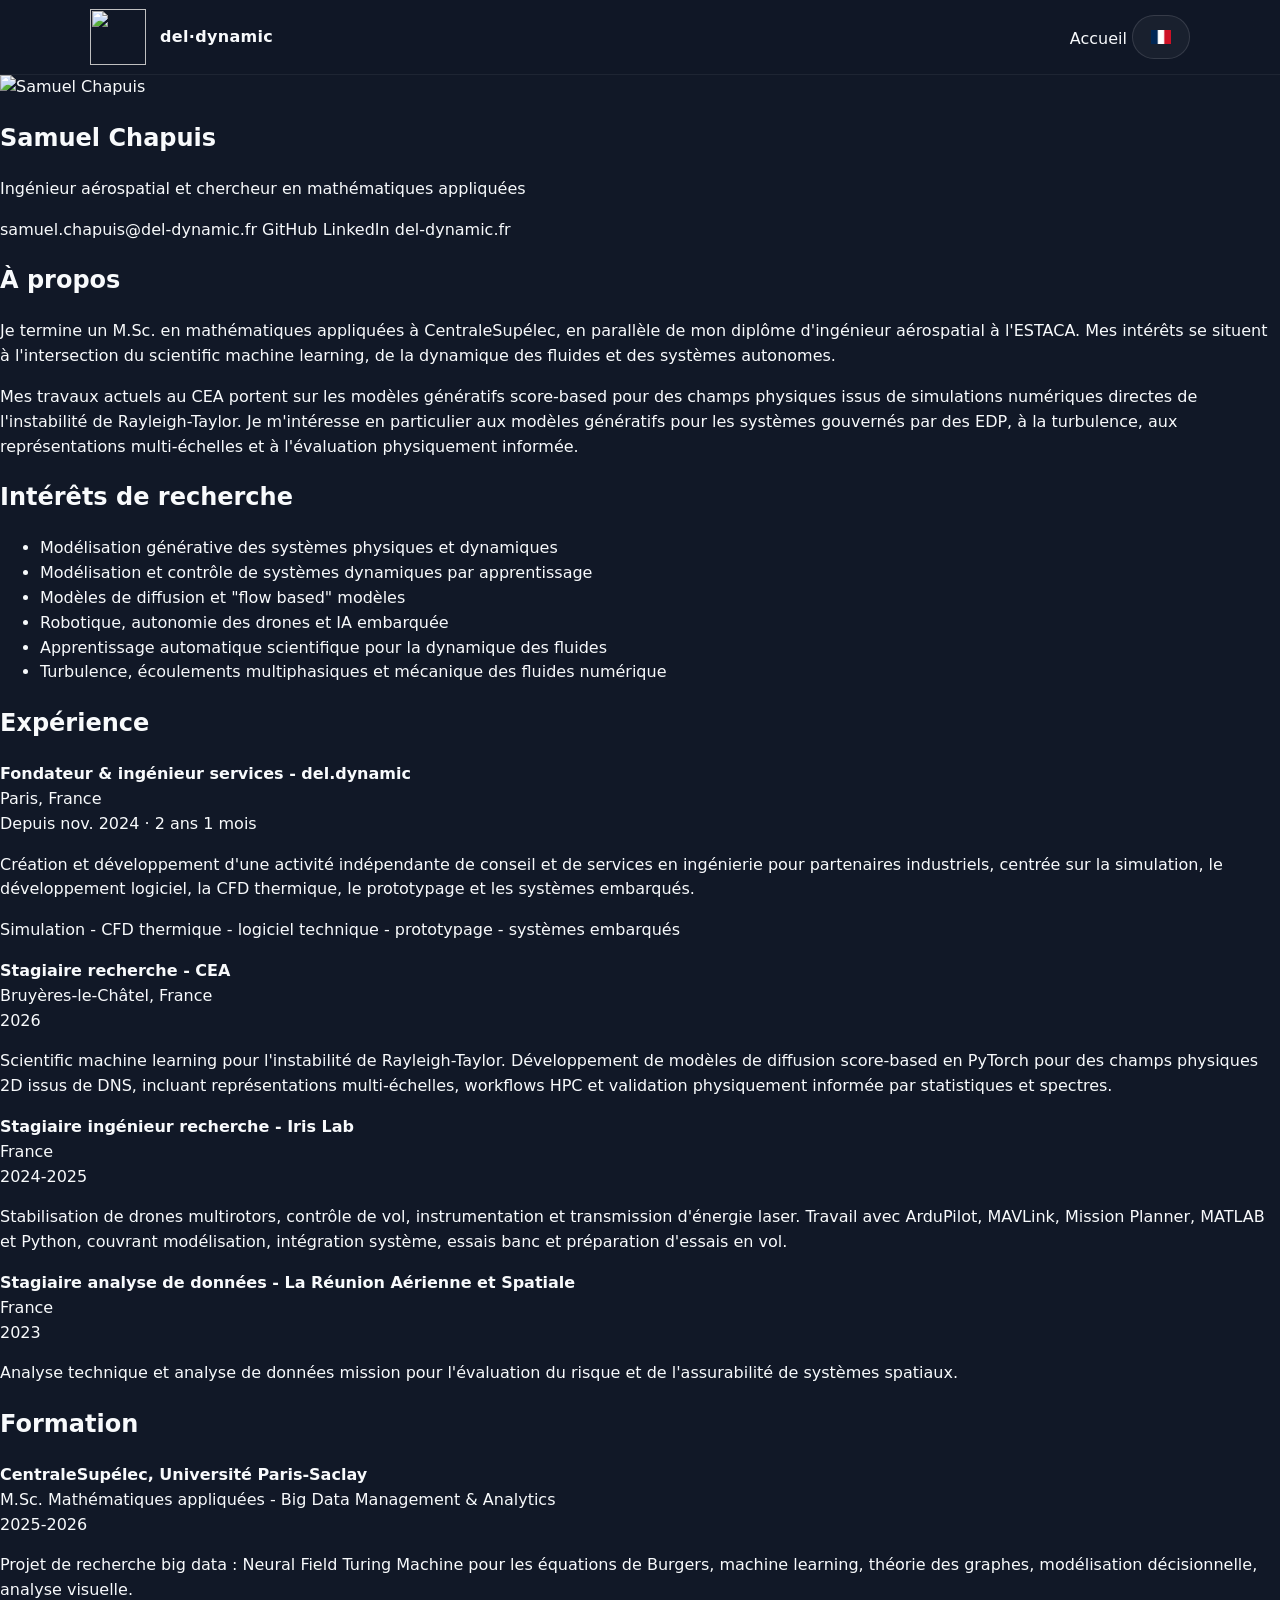
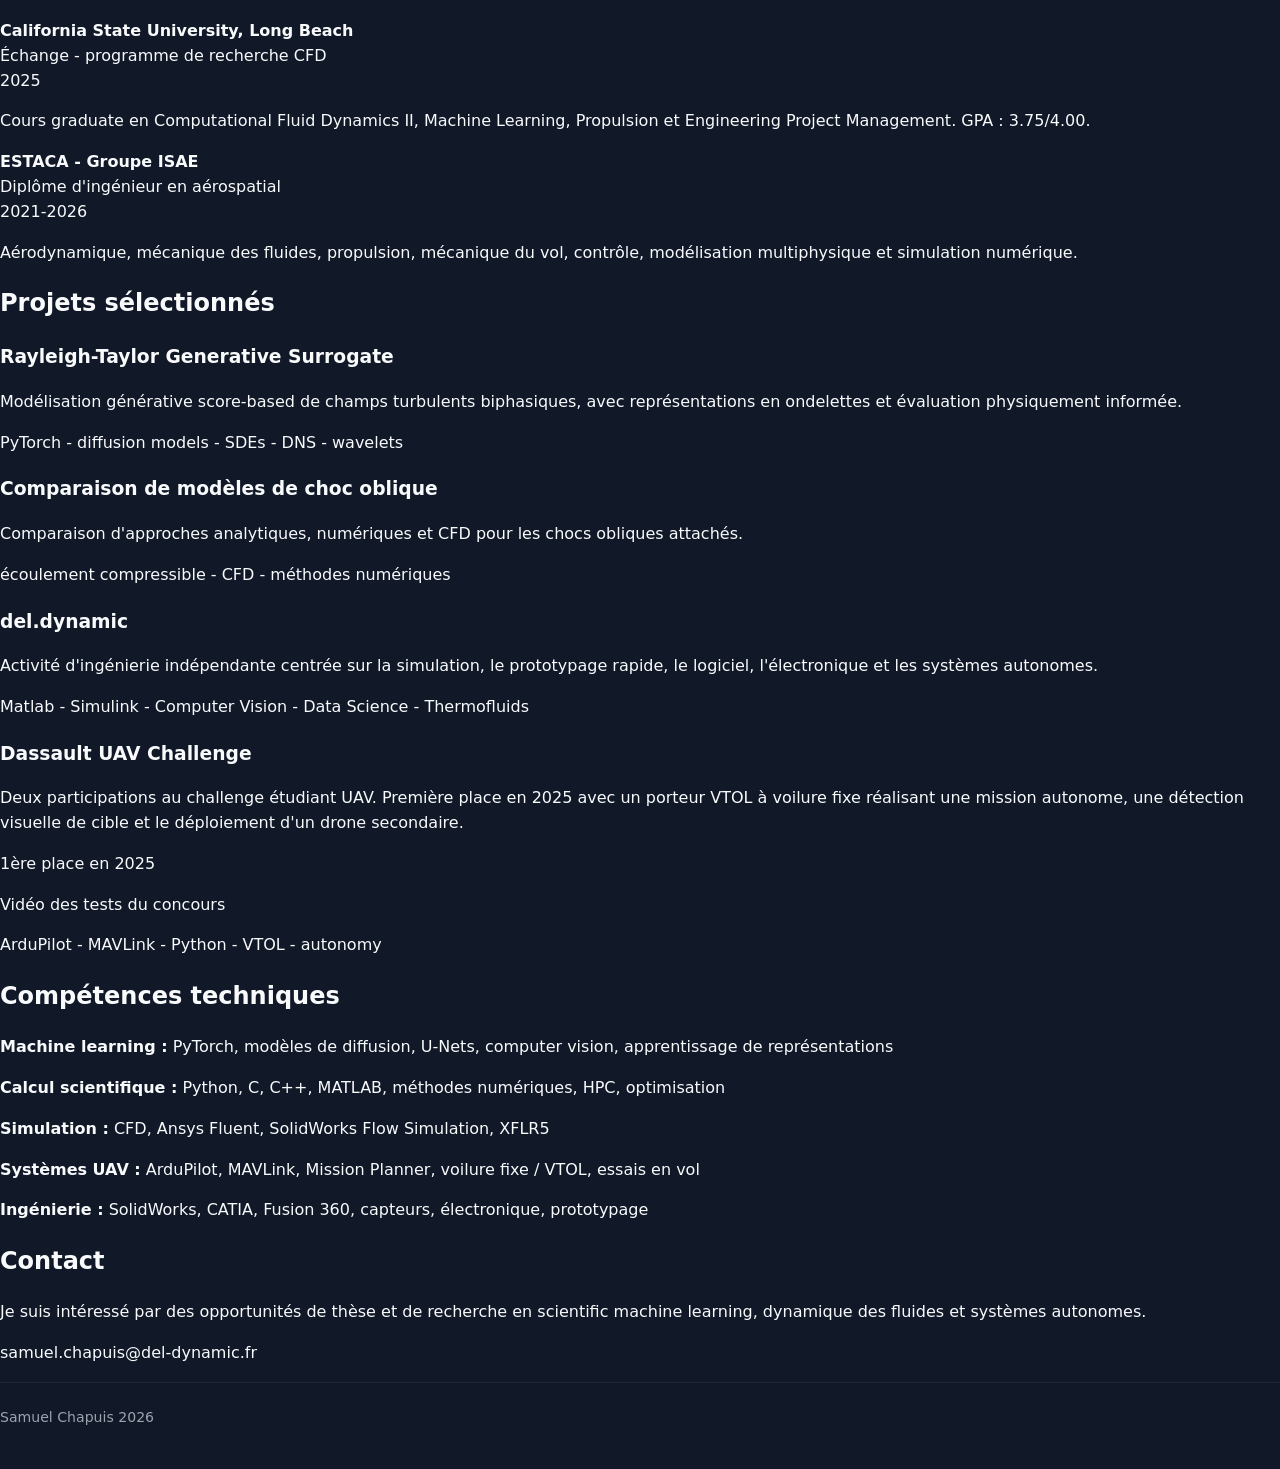
==== commit 4e7734bf: "feat(CV): Research Experience add the del dynamic part in the researche experience" ====
--- a/cv-samuel-chapuis.html
+++ b/cv-samuel-chapuis.html
@@ -1,277 +1,208 @@
-<!DOCTYPE html>
+<!doctype html>
 <html lang="fr">
 <head>
-  <meta charset="UTF-8" />
-  <meta name="viewport" content="width=device-width, initial-scale=1.0" />
-  <title>Samuel Chapuis — CV</title>
+  <meta charset="utf-8" />
+  <meta name="viewport" content="width=device-width, initial-scale=1" />
+  <meta name="description" content="Samuel Chapuis - CV recherche, apprentissage scientifique, dynamique des fluides et systèmes autonomes." />
+  <title>Samuel Chapuis - CV</title>
+  <link rel="icon" type="image/png" href="img/logo_simple.png" />
   <link rel="stylesheet" href="assets/css/cv.css" />
-  <link rel="icon" type="image/png" href="img/logo_simple.png" />
-  <script src="https://cdnjs.cloudflare.com/ajax/libs/html2pdf.js/0.10.1/html2pdf.bundle.min.js"></script>
 </head>
 <body>
-
-<div class="site-bg"></div>
-<div class="noise"></div>
-
-<!-- ── NAV ── -->
-<header>
-  <nav class="nav">
-    <a class="brand" href="index.html" aria-label="del dynamic home">
-      <span class="brand-mark" aria-hidden="true">
-        <img src="img/logo_transparent.png" alt="" loading="lazy" />
-      </span>
-      <span>del·dynamic</span>
-    </a>
-    <div class="nav-links">
-      <a href="#experience" data-i18n="nav.experience">Expérience</a>
-      <a href="#formation" data-i18n="nav.formation">Formation</a>
-      <a href="#projets" data-i18n="nav.projects">Projets</a>
-      <a href="#competences" data-i18n="nav.skills">Compétences</a>
-    </div>
-    <div style="display: flex; align-items: center; gap: 12px;">
-      <button class="btn-download" onclick="downloadPDF()">
-        <svg width="15" height="15" viewBox="0 0 24 24" fill="none" stroke="currentColor" stroke-width="2.2" stroke-linecap="round" stroke-linejoin="round">
-          <path d="M21 15v4a2 2 0 0 1-2 2H5a2 2 0 0 1-2-2v-4"/><polyline points="7 10 12 15 17 10"/><line x1="12" y1="15" x2="12" y2="3"/>
-        </svg>
-        <span data-i18n="downloadPdf">Télécharger PDF</span>
-      </button>
-      <button class="lang-toggle" id="langToggleCv" type="button" aria-label="Changer de langue">FR</button>
-    </div>
-  </nav>
-</header>
-
-<!-- ── HERO ── -->
-<div id="cv-content">
-<section class="hero reveal">
-  <!-- <div class="eyebrow">
-    <span class="eyebrow-dot"></span>
-    Aerospace &amp; Big Data Engineer
-  </div> -->
-  <h1 class="hero-name">Samuel<br>Chapuis</h1>
-  <p class="hero-title" data-i18n="hero.title">Ingénieur Aérospatial · Big Data</p>
-  <p class="hero-desc" data-i18n="hero.desc">Ingénieur aérospatial et diplomé de Mathematique appliquées. Spécialisé en Big Data, Mécanique des fluides et Systèmes autonomes.</p>
-  <div class="contact-pills">
-    <button type="button" class="pill copy-btn" data-copy="+33728552998" title="Cliquer pour copier">
-      <svg width="13" height="13" viewBox="0 0 24 24" fill="none" stroke="currentColor" stroke-width="2" stroke-linecap="round" stroke-linejoin="round"><path d="M22 16.92v3a2 2 0 0 1-2.18 2 19.79 19.79 0 0 1-8.63-3.07A19.5 19.5 0 0 1 4.69 13 19.79 19.79 0 0 1 1.58 4.27 2 2 0 0 1 3.55 2h3a2 2 0 0 1 2 1.72c.127.96.361 1.903.7 2.81a2 2 0 0 1-.45 2.11L7.91 9.91a16 16 0 0 0 6.29 6.29l.87-.87a2 2 0 0 1 2.11-.45c.907.339 1.85.573 2.81.7A2 2 0 0 1 22 16.92z"/></svg>
-      +33 7 28 55 29 98
-    </button>
-    <button type="button" class="pill copy-btn" data-copy="samuel.chapuis@del-dynamic.fr" title="Cliquer pour copier">
-      <svg width="13" height="13" viewBox="0 0 24 24" fill="none" stroke="currentColor" stroke-width="2" stroke-linecap="round" stroke-linejoin="round"><rect width="20" height="16" x="2" y="4" rx="2"/><path d="m22 7-8.97 5.7a1.94 1.94 0 0 1-2.06 0L2 7"/></svg>
-      samuel.chapuis@del-dynamic.fr
-    </button>
-    <a href="https://github.com/Samuel-Chapuis" target="_blank" class="pill">
-      <svg width="13" height="13" viewBox="0 0 24 24" fill="none" stroke="currentColor" stroke-width="2" stroke-linecap="round" stroke-linejoin="round"><path d="M15 22v-4a4.8 4.8 0 0 0-1-3.5c3 0 6-2 6-5.5.08-1.25-.27-2.48-1-3.5.28-1.15.28-2.35 0-3.5 0 0-1 0-3 1.5-2.64-.5-5.36-.5-8 0C6 2 5 2 5 2c-.3 1.15-.3 2.35 0 3.5A5.403 5.403 0 0 0 4 9c0 3.5 3 5.5 6 5.5-.39.49-.68 1.05-.85 1.65-.17.6-.22 1.23-.15 1.85v4"/><path d="M9 18c-4.51 2-5-2-7-2"/></svg>
-      Samuel-Chapuis
-    </a>
-    <span class="pill">
-      <svg width="13" height="13" viewBox="0 0 24 24" fill="none" stroke="currentColor" stroke-width="2" stroke-linecap="round" stroke-linejoin="round"><path d="M20 10c0 6-8 12-8 12s-8-6-8-12a8 8 0 0 1 16 0Z"/><circle cx="12" cy="10" r="3"/></svg>
-      <span data-i18n="hero.location">IDF, France</span>
-    </span>
+  <header>
+    <nav class="nav" aria-label="Navigation CV">
+      <a class="brand" href="index.html" aria-label="Retour à l'accueil del dynamic">
+        <span class="brand-mark" aria-hidden="true">
+          <img src="img/logo_transparent.png" alt="" loading="lazy" />
+        </span>
+        <span>del·dynamic</span>
+      </a>
+
+      <div class="nav-actions">
+        <a class="home-link" href="index.html" data-i18n="nav.home">Accueil</a>
+        <button class="lang-toggle" id="langToggleCv" type="button" aria-label="Changer de langue">FR</button>
+      </div>
+    </nav>
+  </header>
+
+  <div class="page">
+    <aside class="sidebar">
+      <img class="portrait" src="img/profile-crop.png" alt="Samuel Chapuis" />
+      <h1>Samuel Chapuis</h1>
+      <p class="subtitle" data-i18n="profile.subtitle">Ingénieur aérospatial et chercheur en mathématiques appliquées</p>
+
+      <div class="links" aria-label="Liens de contact">
+        <a href="mailto:samuel.chapuis@del-dynamic.fr">samuel.chapuis@del-dynamic.fr</a>
+        <a href="https://github.com/Samuel-Chapuis" target="_blank" rel="noopener">GitHub</a>
+        <a href="https://www.linkedin.com/in/samuel-chapuis-995453221" target="_blank" rel="noopener">LinkedIn</a>
+        <a href="https://del-dynamic.fr/" target="_blank" rel="noopener">del-dynamic.fr</a>
+      </div>
+    </aside>
+
+    <main class="content">
+      <section>
+        <h2 data-i18n="about.title">À propos</h2>
+        <p data-i18n="about.p1">Je termine un M.Sc. en mathématiques appliquées à CentraleSupélec, en parallèle de mon diplôme d'ingénieur aérospatial à l'ESTACA. Mes intérêts se situent à l'intersection du scientific machine learning, de la dynamique des fluides et des systèmes autonomes.</p>
+        <p data-i18n="about.p2">Mes travaux actuels au CEA portent sur les modèles génératifs score-based pour des champs physiques issus de simulations numériques directes de l'instabilité de Rayleigh-Taylor. Je m'intéresse en particulier aux modèles génératifs pour les systèmes gouvernés par des EDP, à la turbulence, aux représentations multi-échelles et à l'évaluation physiquement informée.</p>
+      </section>
+
+      <section>
+        <h2 data-i18n="interests.title">Intérêts de recherche</h2>
+        <ul class="compact-list">
+          <li data-i18n="interests.1">Modélisation et contrôle de systèmes dynamiques par apprentissage</li>
+          <li data-i18n="interests.2">Robotique, autonomie UAV et IA embarquée</li>
+          <li data-i18n="interests.3">Apprentissage automatique pour systèmes physiques expérimentaux</li>
+          <li data-i18n="interests.4">Identification de systèmes et apprentissage basé modèle</li>
+          <li data-i18n="interests.5">Scientific machine learning pour la dynamique des fluides</li>
+          <li data-i18n="interests.6">Turbulence, écoulements multiphasiques et calcul scientifique des fluides</li>
+        </ul>
+      </section>
+
+      <section>
+        <h2 data-i18n="experience.title">Expérience</h2>
+
+        <article class="entry">
+          <div class="entry-head">
+            <div>
+              <strong data-i18n="experience.deldynamic.role">Fondateur &amp; ingénieur services - del.dynamic</strong><br>
+              <span>Paris, France</span>
+            </div>
+            <time id="deldynamicPeriod" datetime="2024-11">Depuis nov. 2024</time>
+          </div>
+          <p data-i18n="experience.deldynamic.desc">Création et développement d'une activité indépendante de conseil et de services en ingénierie pour partenaires industriels, centrée sur la simulation, le développement logiciel, la CFD thermique, le prototypage et les systèmes embarqués.</p>
+          <p class="tags" data-i18n="experience.deldynamic.tags">Simulation - CFD thermique - logiciel technique - prototypage - systèmes embarqués</p>
+        </article>
+
+        <article class="entry">
+          <div class="entry-head">
+            <div>
+              <strong data-i18n="experience.cea.role">Stagiaire recherche - CEA</strong><br>
+              <span>Bruyères-le-Châtel, France</span>
+            </div>
+            <time>2026</time>
+          </div>
+          <p data-i18n="experience.cea.desc">Scientific machine learning pour l'instabilité de Rayleigh-Taylor. Développement de modèles de diffusion score-based en PyTorch pour des champs physiques 2D issus de DNS, incluant représentations multi-échelles, workflows HPC et validation physiquement informée par statistiques et spectres.</p>
+        </article>
+
+        <article class="entry">
+          <div class="entry-head">
+            <div>
+              <strong data-i18n="experience.iris.role">Stagiaire ingénieur recherche - Iris Lab</strong><br>
+              <span data-i18n="france">France</span>
+            </div>
+            <time>2024-2025</time>
+          </div>
+          <p data-i18n="experience.iris.desc">Stabilisation de drones multirotors, contrôle de vol, instrumentation et transmission d'énergie laser. Travail avec ArduPilot, MAVLink, Mission Planner, MATLAB et Python, couvrant modélisation, intégration système, essais banc et préparation d'essais en vol.</p>
+        </article>
+
+        <article class="entry">
+          <div class="entry-head">
+            <div>
+              <strong data-i18n="experience.ras.role">Stagiaire analyse de données - La Réunion Aérienne et Spatiale</strong><br>
+              <span data-i18n="france">France</span>
+            </div>
+            <time>2023</time>
+          </div>
+          <p data-i18n="experience.ras.desc">Analyse technique et analyse de données mission pour l'évaluation du risque et de l'assurabilité de systèmes spatiaux.</p>
+        </article>
+      </section>
+
+      <section>
+        <h2 data-i18n="education.title">Formation</h2>
+
+        <article class="entry">
+          <div class="entry-head">
+            <div>
+              <strong>CentraleSupélec, Université Paris-Saclay</strong><br>
+              <span data-i18n="education.centrale.degree">M.Sc. Mathématiques appliquées - Big Data Management &amp; Analytics</span>
+            </div>
+            <time>2025-2026</time>
+          </div>
+          <p>
+            <span data-i18n="education.centrale.desc">Projet de recherche big data :</span>
+            <a href="https://github.com/Samuel-Chapuis/CS-NFTM-2D-Burger-Equation" target="_blank" rel="noopener" data-i18n="education.centrale.project">Neural Field Turing Machine pour les équations de Burgers</a>,
+            <span data-i18n="education.centrale.courses">machine learning, théorie des graphes, modélisation décisionnelle, analyse visuelle.</span>
+          </p>
+        </article>
+
+        <article class="entry">
+          <div class="entry-head">
+            <div>
+              <strong data-i18n="education.csulb.school">California State University, Long Beach</strong><br>
+              <span data-i18n="education.csulb.degree">Échange - programme de recherche CFD</span>
+            </div>
+            <time>2025</time>
+          </div>
+          <p data-i18n="education.csulb.desc">Cours graduate en Computational Fluid Dynamics II, Machine Learning, Propulsion et Engineering Project Management.</p>
+        </article>
+
+        <article class="entry">
+          <div class="entry-head">
+            <div>
+              <strong>ESTACA - Groupe ISAE</strong><br>
+              <span data-i18n="education.estaca.degree">Diplôme d'ingénieur en aérospatial</span>
+            </div>
+            <time>2021-2026</time>
+          </div>
+          <p data-i18n="education.estaca.desc">Aérodynamique, mécanique des fluides, propulsion, mécanique du vol, contrôle, modélisation multiphysique et simulation numérique.</p>
+        </article>
+      </section>
+
+      <section>
+        <h2 data-i18n="projects.title">Projets sélectionnés</h2>
+
+        <article class="project">
+          <h3><a href="https://github.com/Samuel-Chapuis/Rayleigh-Taylor-Generative-Surrogate" target="_blank" rel="noopener">Rayleigh-Taylor Generative Surrogate</a></h3>
+          <p data-i18n="projects.rt.desc">Modélisation générative score-based de champs turbulents biphasiques, avec représentations en ondelettes et évaluation physiquement informée.</p>
+          <p class="tags">PyTorch - diffusion models - SDEs - DNS - wavelets</p>
+        </article>
+
+        <article class="project">
+          <h3><a href="https://github.com/Samuel-Chapuis/Comparison-of-the-different-attached-shock-models" target="_blank" rel="noopener" data-i18n="projects.shock.title">Comparaison de modèles de choc oblique</a></h3>
+          <p data-i18n="projects.shock.desc">Comparaison d'approches analytiques, numériques et CFD pour les chocs obliques attachés.</p>
+          <p class="tags" data-i18n="projects.shock.tags">écoulement compressible - CFD - méthodes numériques</p>
+        </article>
+
+        <article class="project">
+          <h3><a href="https://del-dynamic.fr/" target="_blank" rel="noopener">del.dynamic</a></h3>
+          <p data-i18n="projects.deldynamic.desc">Activité d'ingénierie indépendante centrée sur la simulation, le prototypage rapide, le logiciel, l'électronique et les systèmes autonomes.</p>
+          <p class="tags">Matlab - Simulink - Computer Vision - Data Science - Thermofluids </p>
+        </article>
+
+        <article class="project">
+          <h3>Dassault UAV Challenge</h3>
+          <p data-i18n="projects.uav.desc">Deux participations au challenge étudiant UAV. Première place en 2025 avec un porteur VTOL à voilure fixe réalisant une mission autonome, une détection visuelle de cible et le déploiement d'un drone secondaire.</p>
+          <p><a href="https://www.estaca.fr/actualites/siera-1e-place-dassault-uav-challenge-2025/" target="_blank" rel="noopener" data-i18n="projects.uav.link">1ère place en 2025</a></p>
+          <p><a href="https://www.youtube.com/watch?v=oRKTAgZuq6M" target="_blank" rel="noopener" data-i18n="projects.uav.tests">Vidéo des tests du concours</a></p>
+          <p class="tags">ArduPilot - MAVLink - Python - VTOL - autonomy</p>
+        </article>
+      </section>
+
+      <section>
+        <h2 data-i18n="skills.title">Compétences techniques</h2>
+        <div class="skills">
+          <p><strong data-i18n="skills.ml.label">Machine learning :</strong> <span data-i18n="skills.ml.items">PyTorch, modèles de diffusion, U-Nets, computer vision, apprentissage de représentations</span></p>
+          <p><strong data-i18n="skills.scicomp.label">Calcul scientifique :</strong> <span data-i18n="skills.scicomp.items">Python, C, C++, MATLAB, méthodes numériques, HPC, optimisation</span></p>
+          <p><strong data-i18n="skills.sim.label">Simulation :</strong> <span data-i18n="skills.sim.items">CFD, Ansys Fluent, SolidWorks Flow Simulation, XFLR5</span></p>
+          <p><strong data-i18n="skills.uav.label">Systèmes UAV :</strong> <span data-i18n="skills.uav.items">ArduPilot, MAVLink, Mission Planner, voilure fixe / VTOL, essais en vol</span></p>
+          <p><strong data-i18n="skills.eng.label">Ingénierie :</strong> <span data-i18n="skills.eng.items">SolidWorks, CATIA, Fusion 360, capteurs, électronique, prototypage</span></p>
+        </div>
+      </section>
+
+      <section class="contact">
+        <h2 data-i18n="contact.title">Contact</h2>
+        <p data-i18n="contact.desc">Je suis intéressé par des opportunités de thèse et de recherche en scientific machine learning, dynamique des fluides et systèmes autonomes.</p>
+        <p><a href="mailto:samuel.chapuis@del-dynamic.fr">samuel.chapuis@del-dynamic.fr</a></p>
+      </section>
+
+      <footer>
+        <span>Samuel Chapuis</span>
+        <span id="year"></span>
+      </footer>
+    </main>
   </div>
-</section>
-
-<!-- ── MAIN GRID ── -->
-<div class="cv-layout">
-
-  <!-- ── LEFT COLUMN ── -->
-  <div class="left-col">
-
-    <!-- Formation -->
-    <div class="card reveal" id="formation">
-      <p class="card-title" data-i18n="formation">Formation</p>
-
-      <div class="edu-entry">
-        <p class="edu-school">CentraleSupélec – Paris-Saclay</p>
-        <p class="edu-degree">MSc Applied Mathematics – Big Data Management & Analytics</p>
-        <p class="edu-loc">Saclay, France</p>
-        <span class="edu-date">2025 – 2026</span>
-      </div>
-
-      <div class="edu-entry">
-        <p class="edu-school">CSULB – California State University</p>
-        <p class="edu-degree">Exchange Student – CFD Research Program (Prof. Cepeda-Rizo)</p>
-        <p class="edu-loc">Long Beach, USA</p>
-        <span class="edu-date">2025</span>
-      </div>
-
-      <div class="edu-entry">
-        <p class="edu-school">ISAE ESTACA</p>
-        <p class="edu-degree">French Engineering Degree (MEng equiv.) – Aerospace</p>
-        <p class="edu-loc">Saint-Quentin-en-Yvelines, France</p>
-        <span class="edu-date">2021 – 2026</span>
-      </div>
-    </div>
-
-    <!-- Langues -->
-    <div class="card reveal" id="competences">
-      <p class="card-title" data-i18n="langues">Langues</p>
-
-      <div class="lang-item">
-        <div class="lang-label"><span data-i18n="lang.french">Français</span><span class="lang-level" data-i18n="native">Natif</span></div>
-        <div class="lang-bar"><div class="lang-fill" style="width:100%"></div></div>
-      </div>
-      <div class="lang-item">
-        <div class="lang-label"><span data-i18n="lang.english">Anglais</span><span class="lang-level" data-i18n="fluent">Courant</span></div>
-        <div class="lang-bar"><div class="lang-fill" style="width:88%"></div></div>
-      </div>
-      <div class="lang-item">
-        <div class="lang-label"><span data-i18n="lang.spanish">Espagnol</span><span class="lang-level" data-i18n="lang.spanish.level">B1/2</span></div>
-        <div class="lang-bar"><div class="lang-fill" style="width:60%"></div></div>
-      </div>
-    </div>
-
-    <!-- Compétences techniques -->
-    <div class="card reveal">
-      <p class="card-title" data-i18n="programmation">Programmation</p>
-      <div class="tags">
-        <span class="tag accent">Java</span>
-        <span class="tag accent">Python</span>
-        <span class="tag accent">C++</span>
-        <span class="tag">C</span>
-        <span class="tag">Kotlin</span>
-        <span class="tag">HTML / CSS</span>
-        <span class="tag">JavaScript</span>
-      </div>
-    </div>
-
-    <div class="card reveal">
-      <p class="card-title" data-i18n="caoSimulation">CAO & Simulation</p>
-      <div class="tags">
-        <span class="tag">SolidWorks</span>
-        <span class="tag">CATIA</span>
-        <span class="tag">Fusion 360</span>
-        <span class="tag">Ansys Fluent</span>
-        <span class="tag">XLRFS</span>
-        <span class="tag">Matlab</span>
-      </div>
-    </div>
-
-    <div class="card reveal">
-      <p class="card-title" data-i18n="mecatronique">Mécatronique</p>
-      <div class="tags">
-        <span class="tag">Raspberry Pi</span>
-        <span class="tag">Arduino</span>
-        <span class="tag">ESP32</span>
-        <span class="tag">KiCad</span>
-      </div>
-    </div>
-
-  </div>
-
-  <!-- ── RIGHT COLUMN ── -->
-  <div class="right-col">
-
-    <!-- Expériences professionnelles -->
-    <div class="card reveal" id="experience">
-      <p class="card-title" data-i18n="experience">Expériences professionnelles</p>
-
-      <div class="exp-entry">
-        <div class="exp-header">
-          <div>
-            <p class="exp-role" data-i18n="exp.founder.role">Founder &amp; Service Engineer</p>
-            <p class="exp-company" data-i18n="exp.founder.company">del.dynamic — Paris, FR</p>
-          </div>
-          <span class="exp-date" data-i18n="exp.founder.date">depuis 2024</span>
-        </div>
-        <p class="exp-desc" data-i18n="exp.founder.desc">Création de ma propre société de services en ingénierie, offrant des prestations de conception pour des partenaires industriels.</p>
-      </div>
-
-      <div class="exp-entry">
-        <div class="exp-header">
-          <div>
-            <p class="exp-role" data-i18n="exp.cea.role">Research Internship</p>
-            <p class="exp-company" data-i18n="exp.cea.company">CEA — Bruyères, FR</p>
-          </div>
-          <span class="exp-date">2026</span>
-        </div>
-        <p class="exp-desc" data-i18n="exp.cea.desc">Modélisation par approche de diffusion des instabilités de Rayleigh–Taylor dans des écoulements turbulents biphasiques à l'aide d'ondelettes.</p>
-      </div>
-
-      <div class="exp-entry">
-        <div class="exp-header">
-          <div>
-            <p class="exp-role" data-i18n="exp.irislab.role">Research Engineer Intern</p>
-            <p class="exp-company" data-i18n="exp.irislab.company">IrisLab — Saclay, FR</p>
-          </div>
-          <span class="exp-date">2024 – 2025</span>
-        </div>
-        <p class="exp-desc" data-i18n="exp.irislab.desc">Développement d'une plateforme d'émission laser autonome et d'un récepteur photovoltaïque pour la recharge en vol de drones.</p>
-      </div>
-
-      <div class="exp-entry">
-        <div class="exp-header">
-          <div>
-            <p class="exp-role" data-i18n="exp.ras.role">Internship – Data Analyst</p>
-            <p class="exp-company" data-i18n="exp.ras.company">Réunion Aérienne et Spatiale — Paris, FR</p>
-          </div>
-          <span class="exp-date">2023</span>
-        </div>
-        <p class="exp-desc" data-i18n="exp.ras.desc">Analyse de données sur des missions spatiales pour évaluer leur assurabilité.</p>
-      </div>
-    </div>
-
-    <!-- Projets -->
-    <div class="card reveal" id="projets">
-      <p class="card-title" data-i18n="projets">Projets associatifs &amp; techniques</p>
-
-      <div class="proj-entry">
-        <div class="proj-header">
-          <div>
-            <p class="proj-name">Dassault UAV Challenge</p>
-            <p class="proj-org">Dassault Aviation — Bordeaux, FR</p>
-          </div>
-          <span class="proj-year">2024 – 2025</span>
-        </div>
-        <p class="proj-desc" data-i18n="proj.uav_2024.desc">Développement d'une nouvelle plateforme de vol autonome.</p>
-      </div>
-
-      <div class="proj-entry">
-        <div class="proj-header">
-          <div>
-            <p class="proj-name">Probe Balloon</p>
-            <p class="proj-org">Planet Science — Paris, FR</p>
-          </div>
-          <span class="proj-year">2024 – 2025</span>
-        </div>
-        <p class="proj-desc" data-i18n="proj.balloon.desc">Conception d'un ballon sonde haute altitude pour l'observation de la haute atmosphère.</p>
-      </div>
-
-      <div class="proj-entry">
-        <div class="proj-header">
-          <div>
-            <p class="proj-name">Dassault UAV Challenge</p>
-            <p class="proj-org">Dassault Aviation — Bordeaux, FR</p>
-          </div>
-          <span class="proj-year">2023 – 2024</span>
-        </div>
-        <p class="proj-desc" data-i18n="proj.uav_2023.desc">Création d'une aile autonome capable de décollage vertical et déploiement de mini-drones.</p>
-      </div>
-
-      <div class="proj-entry">
-        <div class="proj-header">
-          <div>
-            <p class="proj-name">Droneload &amp; UTAC Contests</p>
-            <p class="proj-org">Safran — Montlhéry, FR</p>
-          </div>
-          <span class="proj-year">2023</span>
-        </div>
-        <p class="proj-desc" data-i18n="proj.droneload.desc">Conception et réalisation de véhicules autonomes en compétition.</p>
-      </div>
-    </div>
-
-  </div>
-</div><!-- end cv-layout -->
-</div><!-- end cv-content -->
-
-<footer>
-  <div class="footer-inner">
-    <span>© 2026 Samuel Chapuis</span>
-    <span style="color:rgba(248,250,252,0.3)" data-i18n="footer.tagline">Aerospace · Big Data</span>
-  </div>
-</footer>
-
-<script src="assets/js/cv-i18n.js" defer></script>
-<script src="assets/js/cv.js" defer></script>
-
+
+  <script src="assets/js/cv-i18n.js" defer></script>
+  <script src="assets/js/cv.js" defer></script>
 </body>
 </html>
--- a/assets/css/cv.css
+++ b/assets/css/cv.css
@@ -359,3 +359,137 @@
   .hero { padding: 48px 0 36px; }
   .hero-name { font-size: 3rem; }
 }
+
+@media print {
+
+  @page {
+    size: A4;
+    margin: 12mm;
+  }
+
+  body {
+    background: white !important;
+    color: #0f172a !important;
+    line-height: 1.38;
+  }
+
+  html,
+  body {
+    -webkit-print-color-adjust: exact;
+    print-color-adjust: exact;
+  }
+
+  .site-bg,
+  .noise,
+  header,
+  footer,
+  .card::before {
+    display: none !important;
+  }
+
+  #cv-content {
+    width: 100%;
+  }
+
+  .hero {
+    padding: 0 0 12px;
+  }
+
+  .hero-name {
+    font-size: 2.7rem;
+    margin-bottom: 6px;
+  }
+
+  .hero-title {
+    margin-bottom: 8px;
+  }
+
+  .hero-desc {
+    max-width: none;
+    margin-bottom: 12px;
+    color: #334155 !important;
+  }
+
+  .contact-pills {
+    gap: 6px;
+    margin-bottom: 0;
+  }
+
+  .pill,
+  .tag,
+  .lang-level,
+  .exp-date,
+  .proj-year,
+  .edu-date {
+    background: #f8fafc !important;
+    color: #0f172a !important;
+    border-color: #cbd5e1 !important;
+    box-shadow: none !important;
+  }
+
+  .tags {
+    gap: 6px;
+  }
+
+  .tag {
+    padding: 4px 9px;
+  }
+
+  .card {
+    break-inside: avoid;
+    page-break-inside: avoid;
+    box-shadow: none !important;
+    background: #fff !important;
+    border-color: #cbd5e1 !important;
+    padding: 14px 16px;
+    margin-bottom: 12px;
+  }
+
+  .cv-layout {
+    gap: 14px;
+    padding-bottom: 0;
+  }
+
+  .left-col,
+  .right-col {
+    line-height: 1.38;
+  }
+
+  .card-title {
+    margin-bottom: 10px;
+  }
+
+  .exp-entry,
+  .proj-entry,
+  .edu-entry {
+    margin-bottom: 14px;
+    padding-bottom: 14px;
+  }
+
+  .exp-desc,
+  .proj-desc {
+    color: #334155 !important;
+  }
+
+  .lang-item {
+    margin-bottom: 10px;
+  }
+
+  .lang-bar {
+    background: #e2e8f0;
+  }
+
+  .lang-fill {
+    box-shadow: none;
+  }
+
+  .reveal {
+    opacity: 1 !important;
+    transform: none !important;
+    transition: none !important;
+  }
+
+  .nav-links {
+    display: none !important;
+  }
+}
